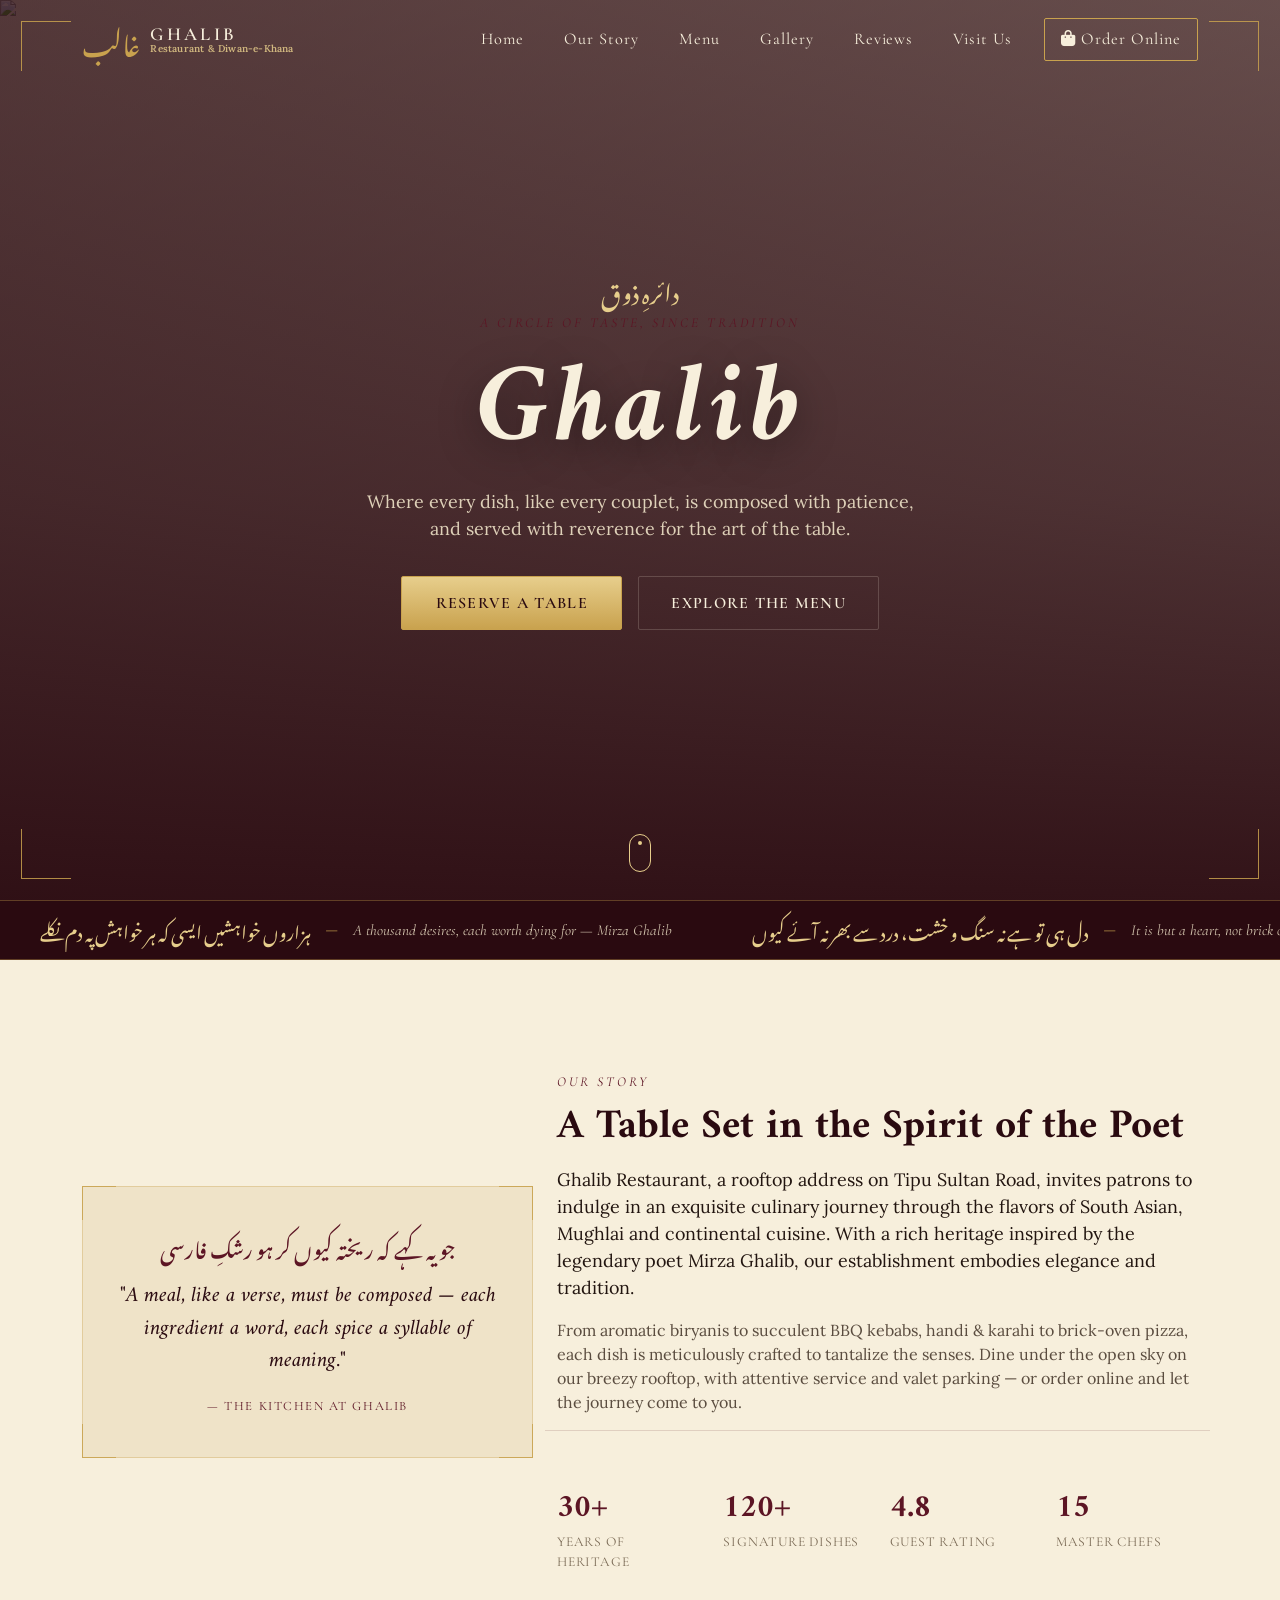
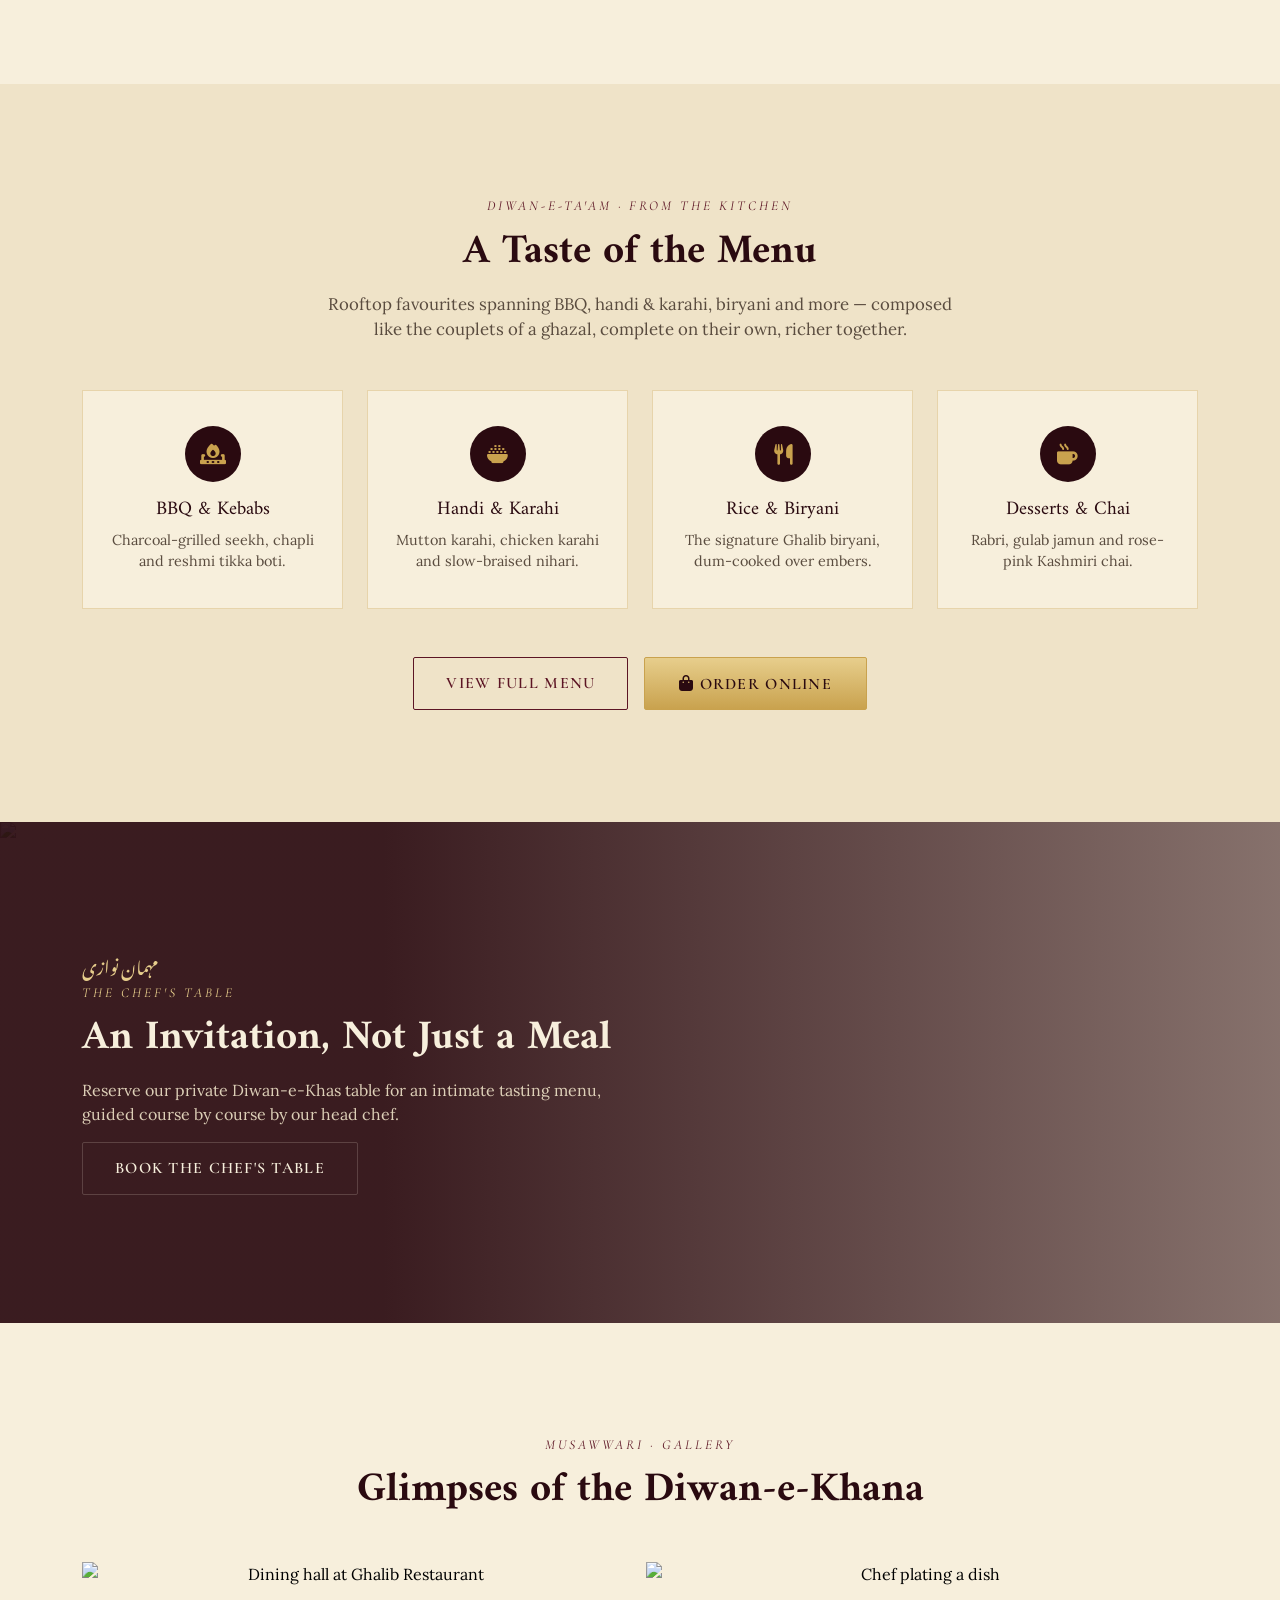
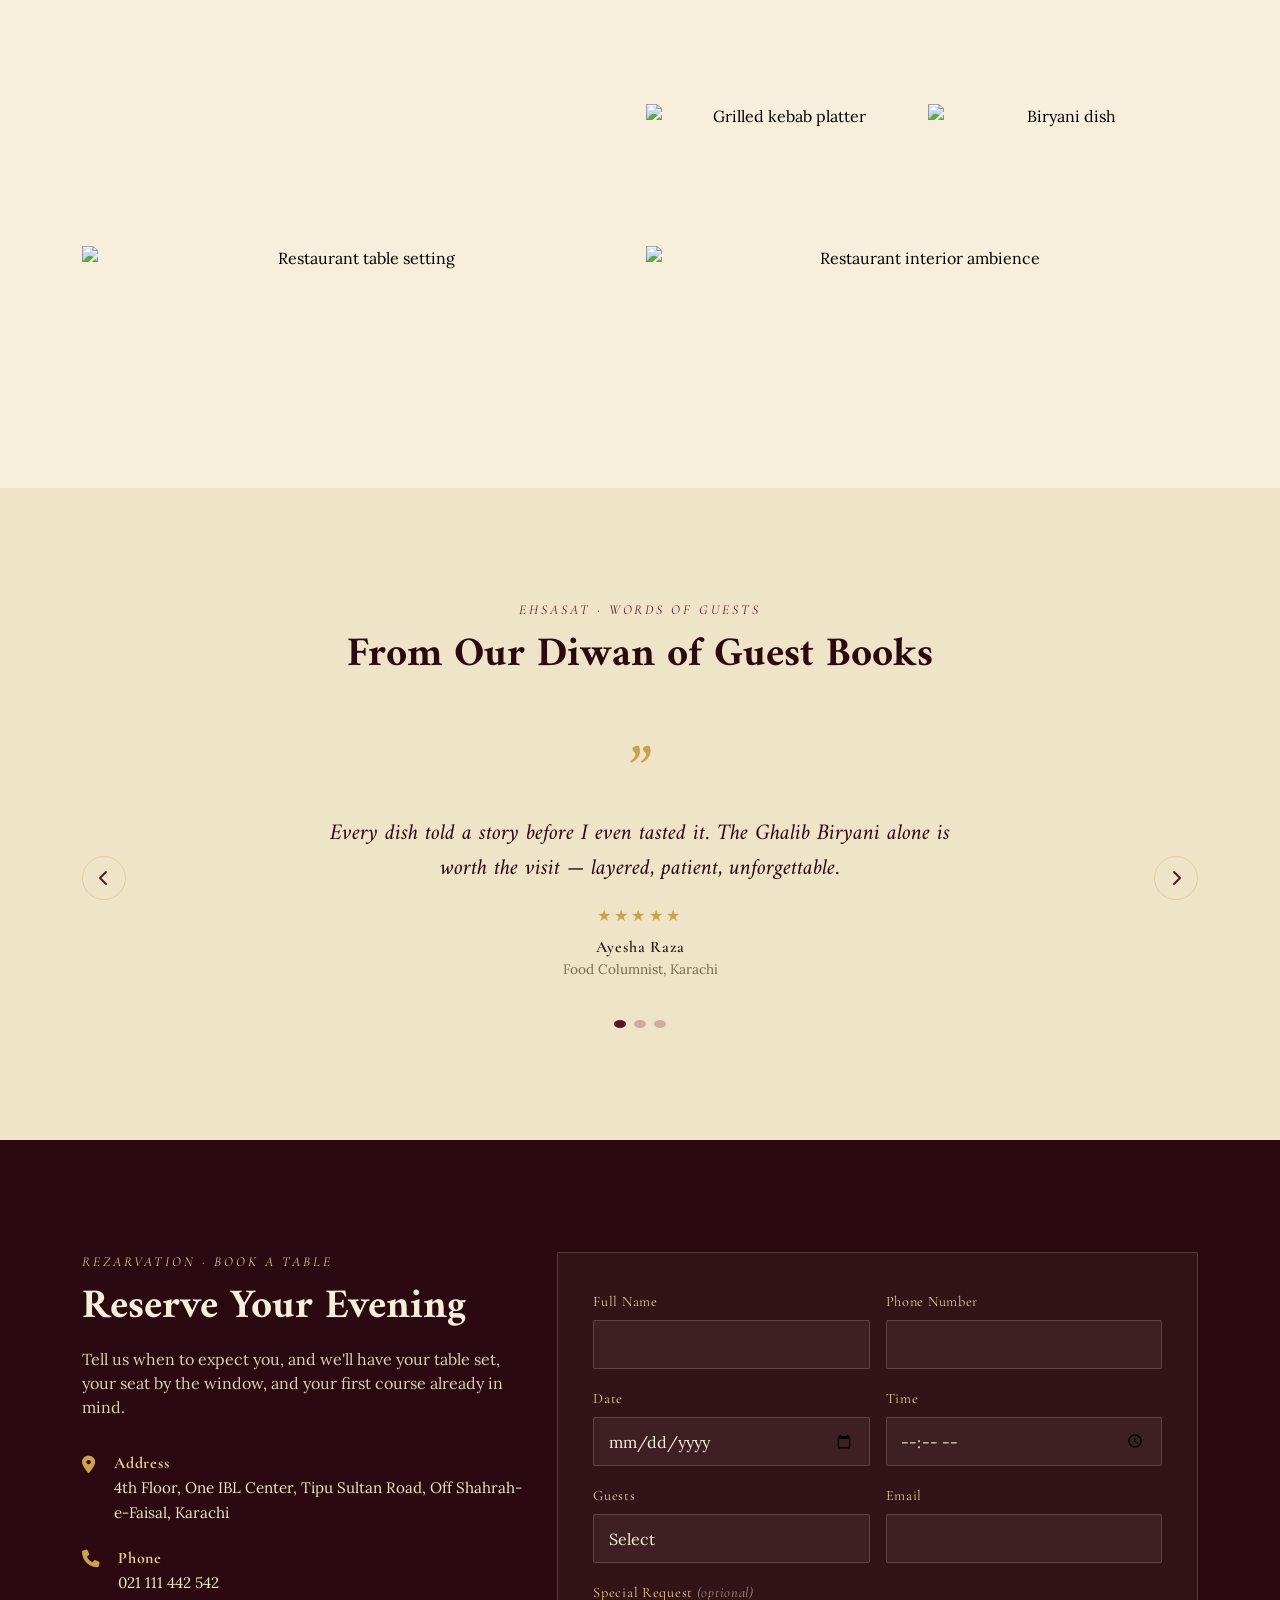
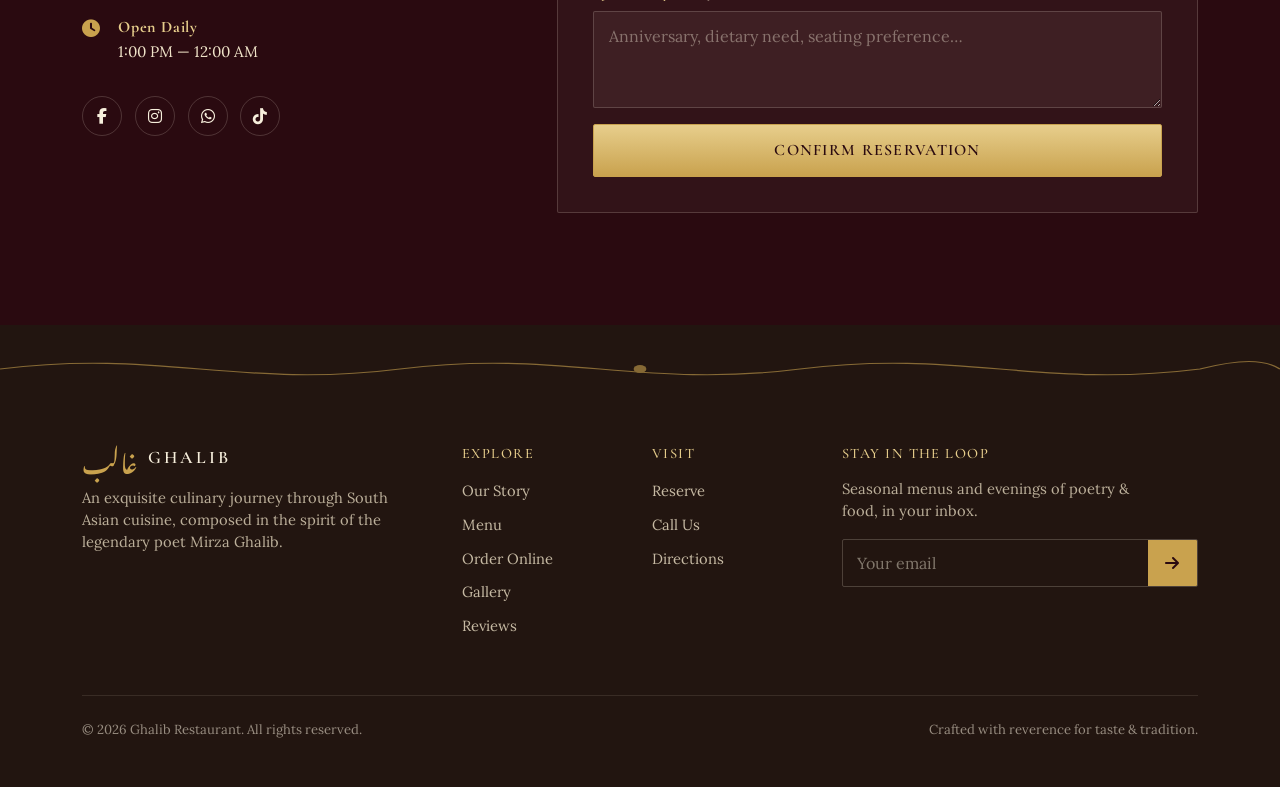
==== index.html @ 821cb974 "Initial commit" ====
<!DOCTYPE html>
<html lang="en">
<head>
<meta charset="UTF-8">
<meta name="viewport" content="width=device-width, initial-scale=1.0">
<title>Ghalib Restaurant — Fine South Asian Dining</title>
<meta name="description" content="Ghalib Restaurant — an exquisite culinary journey through South Asian cuisine, inspired by the legendary poet Mirza Ghalib.">

<!-- Favicon -->
<link rel="icon" href="data:image/svg+xml,<svg xmlns=%22http://www.w3.org/2000/svg%22 viewBox=%220 0 100 100%22><text y=%22.9em%22 font-size=%2290%22 fill=%22%23C9A24E%22>غ</text></svg>">

<!-- Google Fonts -->
<link rel="preconnect" href="https://fonts.googleapis.com">
<link rel="preconnect" href="https://fonts.gstatic.com" crossorigin>
<link href="https://fonts.googleapis.com/css2?family=Amiri:ital,wght@0,400;0,700;1,400&family=Lora:ital,wght@0,400;0,500;0,600;1,400&family=Cormorant+Garamond:ital,wght@0,500;0,600;1,500&family=Noto+Nastaliq+Urdu:wght@400;700&display=swap" rel="stylesheet">

<!-- Bootstrap 5 -->
<link href="https://cdn.jsdelivr.net/npm/bootstrap@5.3.3/dist/css/bootstrap.min.css" rel="stylesheet">
<!-- Font Awesome -->
<link rel="stylesheet" href="https://cdnjs.cloudflare.com/ajax/libs/font-awesome/6.5.2/css/all.min.css">

<!-- Custom Styles -->
<link rel="stylesheet" href="css/style.css">
</head>
<body>

<!-- ============ PRELOADER ============ -->
<div id="preloader">
  <div class="preloader-mark">غ</div>
</div>

<!-- ============ SCROLL PROGRESS ============ -->
<div class="scroll-progress"><div class="scroll-progress-bar" id="scrollBar"></div></div>

<!-- ============ NAVBAR ============ -->
<nav class="navbar navbar-expand-lg fixed-top" id="mainNav">
  <div class="container">
    <a class="navbar-brand" href="#home">
      <span class="brand-urdu">غالب</span>
      <span class="brand-en">GHALIB<small>Restaurant &amp; Diwan-e-Khana</small></span>
    </a>
    <button class="navbar-toggler" type="button" data-bs-toggle="collapse" data-bs-target="#navMenu" aria-controls="navMenu" aria-expanded="false" aria-label="Toggle navigation">
      <span class="toggler-line"></span>
      <span class="toggler-line"></span>
      <span class="toggler-line"></span>
    </button>
    <div class="collapse navbar-collapse justify-content-end" id="navMenu">
      <ul class="navbar-nav align-items-lg-center gap-lg-2">
        <li class="nav-item"><a class="nav-link" href="#home">Home</a></li>
        <li class="nav-item"><a class="nav-link" href="#about">Our Story</a></li>
        <li class="nav-item"><a class="nav-link" href="menu.html">Menu</a></li>
        <li class="nav-item"><a class="nav-link" href="#gallery">Gallery</a></li>
        <li class="nav-item"><a class="nav-link" href="#reviews">Reviews</a></li>
        <li class="nav-item"><a class="nav-link" href="#reserve">Visit Us</a></li>
        <li class="nav-item"><a class="nav-link btn-reserve-nav" href="order.html"><i class="fa-solid fa-bag-shopping"></i> Order Online</a></li>
      </ul>
    </div>
  </div>
</nav>

<!-- ============ HERO ============ -->
<header id="home" class="hero">
  <div class="hero-media">
    <img src="https://images.unsplash.com/photo-1600891964599-f61ba0e24092?q=80&w=1920&auto=format&fit=crop" alt="Elegant table setting at Ghalib Restaurant">
    <div class="hero-overlay"></div>
  </div>
  <div class="hero-frame" aria-hidden="true">
    <span class="corner tl"></span><span class="corner tr"></span>
    <span class="corner bl"></span><span class="corner br"></span>
  </div>
  <div class="container hero-content" data-reveal>
    <p class="hero-urdu">دائرہِ ذوق</p>
    <p class="eyebrow">A Circle of Taste, Since Tradition</p>
    <h1 class="hero-title">Ghalib</h1>
    <p class="hero-sub">Where every dish, like every couplet, is composed with patience, and served with reverence for the art of the table.</p>
    <div class="hero-actions">
      <a href="#reserve" class="btn btn-gold">Reserve a Table</a>
      <a href="#menu" class="btn btn-outline-ivory">Explore the Menu</a>
    </div>
  </div>
  <a href="#sher" class="scroll-cue" aria-label="Scroll down"><span></span></a>
</header>

<!-- ============ SHER / COUPLET TICKER ============ -->
<section id="sher" class="sher-band" data-reveal>
  <div class="sher-track">
    <span class="sher-item"><span class="urdu">ہزاروں خواہشیں ایسی کہ ہر خواہش پہ دم نکلے</span><span class="div">—</span><span class="tr">A thousand desires, each worth dying for — Mirza Ghalib</span></span>
    <span class="sher-item"><span class="urdu">دل ہی تو ہے نہ سنگ و خشت، درد سے بھر نہ آئے کیوں</span><span class="div">—</span><span class="tr">It is but a heart, not brick or stone — Mirza Ghalib</span></span>
    <span class="sher-item"><span class="urdu">عشق نے غالب نکما کر دیا</span><span class="div">—</span><span class="tr">Love has rendered Ghalib idle, otherwise... — Mirza Ghalib</span></span>
    <!-- duplicate for seamless loop -->
    <span class="sher-item" aria-hidden="true"><span class="urdu">ہزاروں خواہشیں ایسی کہ ہر خواہش پہ دم نکلے</span><span class="div">—</span><span class="tr">A thousand desires, each worth dying for — Mirza Ghalib</span></span>
    <span class="sher-item" aria-hidden="true"><span class="urdu">دل ہی تو ہے نہ سنگ و خشت، درد سے بھر نہ آئے کیوں</span><span class="div">—</span><span class="tr">It is but a heart, not brick or stone — Mirza Ghalib</span></span>
    <span class="sher-item" aria-hidden="true"><span class="urdu">عشق نے غالب نکما کر دیا</span><span class="div">—</span><span class="tr">Love has rendered Ghalib idle, otherwise... — Mirza Ghalib</span></span>
  </div>
</section>

<!-- ============ ABOUT ============ -->
<section id="about" class="about-section">
  <div class="container">
    <div class="row align-items-center gy-5">
      <div class="col-lg-5" data-reveal>
        <div class="manuscript-card">
          <span class="corner tl"></span><span class="corner tr"></span>
          <span class="corner bl"></span><span class="corner br"></span>
          <p class="ms-urdu">جو یہ کہے کہ ریختہ کیوں کر ہو رشکِ فارسی</p>
          <p class="ms-quote">"A meal, like a verse, must be composed —
          each ingredient a word, each spice a syllable of meaning."</p>
          <span class="ms-sign">— The Kitchen at Ghalib</span>
        </div>
      </div>
      <div class="col-lg-7" data-reveal>
        <p class="eyebrow">Our Story</p>
        <h2 class="section-title">A Table Set in the Spirit of the Poet</h2>
        <p class="lead-text">Ghalib Restaurant, a rooftop address on Tipu Sultan Road, invites patrons to indulge in an exquisite culinary journey through the flavors of South Asian, Mughlai and continental cuisine. With a rich heritage inspired by the legendary poet Mirza Ghalib, our establishment embodies elegance and tradition.</p>
        <p class="body-text">From aromatic biryanis to succulent BBQ kebabs, handi &amp; karahi to brick-oven pizza, each dish is meticulously crafted to tantalize the senses. Dine under the open sky on our breezy rooftop, with attentive service and valet parking — or order online and let the journey come to you.</p>
        <div class="row g-4 mt-3 stats-row">
          <div class="col-6 col-md-3">
            <span class="stat-num">30+</span>
            <span class="stat-label">Years of Heritage</span>
          </div>
          <div class="col-6 col-md-3">
            <span class="stat-num">120+</span>
            <span class="stat-label">Signature Dishes</span>
          </div>
          <div class="col-6 col-md-3">
            <span class="stat-num">4.8</span>
            <span class="stat-label">Guest Rating</span>
          </div>
          <div class="col-6 col-md-3">
            <span class="stat-num">15</span>
            <span class="stat-label">Master Chefs</span>
          </div>
        </div>
      </div>
    </div>
  </div>
</section>

<!-- ============ MENU TEASER ============ -->
<section id="menu" class="menu-teaser-section">
  <div class="container">
    <div class="text-center mb-5" data-reveal>
      <p class="eyebrow">Diwan-e-Ta'am · From the Kitchen</p>
      <h2 class="section-title">A Taste of the Menu</h2>
      <p class="section-sub mx-auto">Rooftop favourites spanning BBQ, handi &amp; karahi, biryani and more — composed like the couplets of a ghazal, complete on their own, richer together.</p>
    </div>

    <div class="row g-4 mb-5">
      <div class="col-md-6 col-lg-3" data-reveal>
        <div class="teaser-card">
          <span class="teaser-icon"><i class="fa-solid fa-fire-burner"></i></span>
          <h3>BBQ &amp; Kebabs</h3>
          <p>Charcoal-grilled seekh, chapli and reshmi tikka boti.</p>
        </div>
      </div>
      <div class="col-md-6 col-lg-3" data-reveal>
        <div class="teaser-card">
          <span class="teaser-icon"><i class="fa-solid fa-bowl-rice"></i></span>
          <h3>Handi &amp; Karahi</h3>
          <p>Mutton karahi, chicken karahi and slow-braised nihari.</p>
        </div>
      </div>
      <div class="col-md-6 col-lg-3" data-reveal>
        <div class="teaser-card">
          <span class="teaser-icon"><i class="fa-solid fa-utensils"></i></span>
          <h3>Rice &amp; Biryani</h3>
          <p>The signature Ghalib biryani, dum-cooked over embers.</p>
        </div>
      </div>
      <div class="col-md-6 col-lg-3" data-reveal>
        <div class="teaser-card">
          <span class="teaser-icon"><i class="fa-solid fa-mug-hot"></i></span>
          <h3>Desserts &amp; Chai</h3>
          <p>Rabri, gulab jamun and rose-pink Kashmiri chai.</p>
        </div>
      </div>
    </div>

    <div class="text-center menu-teaser-actions" data-reveal>
      <a href="menu.html" class="btn btn-outline-maroon">View Full Menu</a>
      <a href="order.html" class="btn btn-gold"><i class="fa-solid fa-bag-shopping"></i> Order Online</a>
    </div>
  </div>
</section>

<!-- ============ FEATURE BANNER ============ -->
<section class="feature-banner" data-reveal>
  <div class="feature-media">
    <img src="https://images.unsplash.com/photo-1585937421612-70a008356fbe?q=80&w=1920&auto=format&fit=crop" alt="Chef preparing a signature dish at Ghalib Restaurant">
  </div>
  <div class="feature-overlay"></div>
  <div class="container">
    <div class="feature-content">
      <p class="hero-urdu small">مہمان نوازی</p>
      <p class="eyebrow light">The Chef's Table</p>
      <h2 class="section-title light">An Invitation, Not Just a Meal</h2>
      <p class="light-text">Reserve our private Diwan-e-Khas table for an intimate tasting menu, guided course by course by our head chef.</p>
      <a href="#reserve" class="btn btn-outline-ivory">Book the Chef's Table</a>
    </div>
  </div>
</section>

<!-- ============ GALLERY ============ -->
<section id="gallery" class="gallery-section">
  <div class="container">
    <div class="text-center mb-5" data-reveal>
      <p class="eyebrow">Musawwari · Gallery</p>
      <h2 class="section-title">Glimpses of the Diwan-e-Khana</h2>
    </div>
    <div class="gallery-grid" data-reveal>
      <button class="gallery-item g1" data-full="https://images.unsplash.com/photo-1600891964599-f61ba0e24092?q=80&w=1600&auto=format&fit=crop" data-caption="Our main dining hall at dusk">
        <img src="https://images.unsplash.com/photo-1600891964599-f61ba0e24092?q=80&w=800&auto=format&fit=crop" alt="Dining hall at Ghalib Restaurant">
      </button>
      <button class="gallery-item g2" data-full="https://images.unsplash.com/photo-1585937421612-70a008356fbe?q=80&w=1600&auto=format&fit=crop" data-caption="Our chef finishing a signature dish">
        <img src="https://images.unsplash.com/photo-1585937421612-70a008356fbe?q=80&w=800&auto=format&fit=crop" alt="Chef plating a dish">
      </button>
      <button class="gallery-item g3" data-full="https://images.unsplash.com/photo-1631515243349-e0cb75fb8d3a?q=80&w=1600&auto=format&fit=crop" data-caption="A platter of freshly grilled kebabs">
        <img src="https://images.unsplash.com/photo-1631515243349-e0cb75fb8d3a?q=80&w=800&auto=format&fit=crop" alt="Grilled kebab platter">
      </button>
      <button class="gallery-item g4" data-full="https://images.unsplash.com/photo-1596797038530-2c107229654b?q=80&w=1600&auto=format&fit=crop" data-caption="Our signature Ghalib biryani">
        <img src="https://images.unsplash.com/photo-1596797038530-2c107229654b?q=80&w=800&auto=format&fit=crop" alt="Biryani dish">
      </button>
      <button class="gallery-item g5" data-full="https://images.unsplash.com/photo-1414235077428-338989a2e8c0?q=80&w=1600&auto=format&fit=crop" data-caption="A quiet corner, set for two">
        <img src="https://images.unsplash.com/photo-1414235077428-338989a2e8c0?q=80&w=800&auto=format&fit=crop" alt="Restaurant table setting">
      </button>
      <button class="gallery-item g6" data-full="https://images.unsplash.com/photo-1576402187878-974f70c890a5?q=80&w=1600&auto=format&fit=crop" data-caption="Warm evening ambience">
        <img src="https://images.unsplash.com/photo-1576402187878-974f70c890a5?q=80&w=800&auto=format&fit=crop" alt="Restaurant interior ambience">
      </button>
    </div>
  </div>
</section>

<!-- ============ TESTIMONIALS ============ -->
<section id="reviews" class="reviews-section">
  <div class="container">
    <div class="text-center mb-5" data-reveal>
      <p class="eyebrow">Ehsasat · Words of Guests</p>
      <h2 class="section-title">From Our Diwan of Guest Books</h2>
    </div>
    <div id="reviewCarousel" class="carousel slide" data-bs-ride="carousel" data-reveal>
      <div class="carousel-inner">
        <div class="carousel-item active">
          <div class="review-card mx-auto">
            <span class="quote-mark">”</span>
            <p class="review-text">Every dish told a story before I even tasted it. The Ghalib Biryani alone is worth the visit — layered, patient, unforgettable.</p>
            <div class="review-stars">★★★★★</div>
            <p class="review-name">Ayesha Raza</p>
            <p class="review-role">Food Columnist, Karachi</p>
          </div>
        </div>
        <div class="carousel-item">
          <div class="review-card mx-auto">
            <span class="quote-mark">”</span>
            <p class="review-text">The ambience feels like stepping into a page of old Delhi poetry. Service is warm, precise, and never hurried.</p>
            <div class="review-stars">★★★★★</div>
            <p class="review-name">Bilal Ahmed</p>
            <p class="review-role">Regular Guest</p>
          </div>
        </div>
        <div class="carousel-item">
          <div class="review-card mx-auto">
            <span class="quote-mark">”</span>
            <p class="review-text">We booked the Chef's Table for an anniversary — course after course, each one a small revelation. Truly premium.</p>
            <div class="review-stars">★★★★★</div>
            <p class="review-name">Sana &amp; Omar</p>
            <p class="review-role">Guests</p>
          </div>
        </div>
      </div>
      <button class="carousel-control-prev" type="button" data-bs-target="#reviewCarousel" data-bs-slide="prev">
        <span class="custom-arrow"><i class="fa-solid fa-chevron-left"></i></span>
      </button>
      <button class="carousel-control-next" type="button" data-bs-target="#reviewCarousel" data-bs-slide="next">
        <span class="custom-arrow"><i class="fa-solid fa-chevron-right"></i></span>
      </button>
      <div class="carousel-indicators-custom">
        <button data-bs-target="#reviewCarousel" data-bs-slide-to="0" class="active"></button>
        <button data-bs-target="#reviewCarousel" data-bs-slide-to="1"></button>
        <button data-bs-target="#reviewCarousel" data-bs-slide-to="2"></button>
      </div>
    </div>
  </div>
</section>

<!-- ============ RESERVATION ============ -->
<section id="reserve" class="reserve-section">
  <div class="container">
    <div class="row gy-5">
      <div class="col-lg-5" data-reveal>
        <p class="eyebrow light">Rezarvation · Book a Table</p>
        <h2 class="section-title light">Reserve Your Evening</h2>
        <p class="light-text">Tell us when to expect you, and we'll have your table set, your seat by the window, and your first course already in mind.</p>

        <div class="info-list">
          <div class="info-item">
            <i class="fa-solid fa-location-dot"></i>
            <div><strong>Address</strong><span>4th Floor, One IBL Center, Tipu Sultan Road, Off Shahrah-e-Faisal, Karachi</span></div>
          </div>
          <div class="info-item">
            <i class="fa-solid fa-phone"></i>
            <div><strong>Phone</strong><span>021 111 442 542</span></div>
          </div>
          <div class="info-item">
            <i class="fa-solid fa-clock"></i>
            <div><strong>Open Daily</strong><span>1:00 PM — 12:00 AM</span></div>
          </div>
        </div>

        <div class="social-row">
          <a href="#" aria-label="Facebook"><i class="fa-brands fa-facebook-f"></i></a>
          <a href="#" aria-label="Instagram"><i class="fa-brands fa-instagram"></i></a>
          <a href="#" aria-label="WhatsApp"><i class="fa-brands fa-whatsapp"></i></a>
          <a href="#" aria-label="TikTok"><i class="fa-brands fa-tiktok"></i></a>
        </div>
      </div>

      <div class="col-lg-7" data-reveal>
        <form class="reserve-form needs-validation" id="reserveForm" novalidate>
          <div class="row g-3">
            <div class="col-md-6">
              <label class="form-label" for="fName">Full Name</label>
              <input type="text" class="form-control" id="fName" required>
              <div class="invalid-feedback">Please tell us your name.</div>
            </div>
            <div class="col-md-6">
              <label class="form-label" for="fPhone">Phone Number</label>
              <input type="tel" class="form-control" id="fPhone" required>
              <div class="invalid-feedback">Please enter a valid phone number.</div>
            </div>
            <div class="col-md-6">
              <label class="form-label" for="fDate">Date</label>
              <input type="date" class="form-control" id="fDate" required>
              <div class="invalid-feedback">Please choose a date.</div>
            </div>
            <div class="col-md-6">
              <label class="form-label" for="fTime">Time</label>
              <input type="time" class="form-control" id="fTime" required>
              <div class="invalid-feedback">Please choose a time.</div>
            </div>
            <div class="col-md-6">
              <label class="form-label" for="fGuests">Guests</label>
              <select class="form-select" id="fGuests" required>
                <option value="" selected disabled>Select</option>
                <option>1 – 2 Guests</option>
                <option>3 – 4 Guests</option>
                <option>5 – 8 Guests</option>
                <option>Private Dining (9+)</option>
              </select>
              <div class="invalid-feedback">Please select a party size.</div>
            </div>
            <div class="col-md-6">
              <label class="form-label" for="fEmail">Email</label>
              <input type="email" class="form-control" id="fEmail" required>
              <div class="invalid-feedback">Please enter a valid email.</div>
            </div>
            <div class="col-12">
              <label class="form-label" for="fNote">Special Request <span class="opt">(optional)</span></label>
              <textarea class="form-control" id="fNote" rows="3" placeholder="Anniversary, dietary need, seating preference…"></textarea>
            </div>
            <div class="col-12">
              <button type="submit" class="btn btn-gold w-100 w-md-auto">Confirm Reservation</button>
            </div>
          </div>
        </form>
        <div id="formSuccess" class="form-success d-none">
          <i class="fa-solid fa-feather"></i>
          <p>Your table is noted, <span id="successName">friend</span>. A confirmation call will follow shortly.</p>
        </div>
      </div>
    </div>
  </div>
</section>

<!-- ============ FOOTER ============ -->
<footer class="site-footer">
  <div class="footer-ornament" aria-hidden="true">
    <svg viewBox="0 0 800 40" preserveAspectRatio="none"><path d="M0,20 C100,0 150,40 250,20 C350,0 400,40 500,20 C600,0 650,40 750,20 C775,10 790,10 800,20" stroke="currentColor" stroke-width="1.2" fill="none"/><circle cx="400" cy="20" r="4" fill="currentColor"/></svg>
  </div>
  <div class="container">
    <div class="row gy-4">
      <div class="col-lg-4">
        <a class="footer-brand" href="#home">
          <span class="brand-urdu">غالب</span>
          <span class="brand-en">GHALIB</span>
        </a>
        <p class="footer-text">An exquisite culinary journey through South Asian cuisine, composed in the spirit of the legendary poet Mirza Ghalib.</p>
      </div>
      <div class="col-6 col-lg-2">
        <h4>Explore</h4>
        <ul class="footer-links">
          <li><a href="#about">Our Story</a></li>
          <li><a href="menu.html">Menu</a></li>
          <li><a href="order.html">Order Online</a></li>
          <li><a href="#gallery">Gallery</a></li>
          <li><a href="#reviews">Reviews</a></li>
        </ul>
      </div>
      <div class="col-6 col-lg-2">
        <h4>Visit</h4>
        <ul class="footer-links">
          <li><a href="#reserve">Reserve</a></li>
          <li><a href="tel:02111144254">Call Us</a></li>
          <li><a href="#reserve">Directions</a></li>
        </ul>
      </div>
      <div class="col-lg-4">
        <h4>Stay in the Loop</h4>
        <p class="footer-text">Seasonal menus and evenings of poetry &amp; food, in your inbox.</p>
        <form class="newsletter-form" onsubmit="return false;">
          <input type="email" placeholder="Your email" required>
          <button type="submit" aria-label="Subscribe"><i class="fa-solid fa-arrow-right"></i></button>
        </form>
      </div>
    </div>
    <div class="footer-bottom">
      <p>© <span id="year"></span> Ghalib Restaurant. All rights reserved.</p>
      <p>Crafted with reverence for taste &amp; tradition.</p>
    </div>
  </div>
</footer>

<!-- Back to top -->
<button id="backToTop" aria-label="Back to top"><i class="fa-solid fa-chevron-up"></i></button>

<!-- Lightbox Modal -->
<div class="lightbox" id="lightbox">
  <button class="lightbox-close" id="lightboxClose" aria-label="Close"><i class="fa-solid fa-xmark"></i></button>
  <img id="lightboxImg" src="" alt="">
  <p id="lightboxCaption"></p>
</div>

<!-- Bootstrap JS -->
<script src="https://cdn.jsdelivr.net/npm/bootstrap@5.3.3/dist/js/bootstrap.bundle.min.js"></script>
<script src="js/script.js"></script>
</body>
</html>
---- css/style.css ----
/* ==========================================================
   GHALIB RESTAURANT — DESIGN TOKENS
   ========================================================== */
:root{
  --maroon:        #5C1524;
  --maroon-dark:    #3A0E17;
  --maroon-darker:  #2A0A10;
  --ink:            #221510;
  --gold:           #C9A24E;
  --gold-light:     #E7CE8C;
  --gold-soft:      rgba(201,162,78,0.35);
  --ivory:          #F7EFDC;
  --ivory-2:        #EFE3C8;
  --ivory-line:     rgba(247,239,220,0.18);

  --font-display: 'Amiri', 'Georgia', serif;
  --font-body: 'Lora', Georgia, serif;
  --font-label: 'Cormorant Garamond', serif;
  --font-urdu: 'Noto Nastaliq Urdu', serif;

  --radius: 2px;
  --transition: 0.4s cubic-bezier(.25,.8,.25,1);
}

*{box-sizing:border-box;}
html{scroll-behavior:smooth;}
body{
  font-family:var(--font-body);
  color:var(--ink);
  background:var(--ivory);
  overflow-x:hidden;
  -webkit-font-smoothing:antialiased;
}
::selection{background:var(--gold-light); color:var(--maroon-darker);}

a{text-decoration:none; color:inherit;}
img{max-width:100%; display:block;}
:focus-visible{outline:2px solid var(--gold); outline-offset:3px;}

@media (prefers-reduced-motion: reduce){
  *{animation-duration:0.01ms !important; animation-iteration-count:1 !important; transition-duration:0.01ms !important; scroll-behavior:auto !important;}
}

/* ==========================================================
   SHARED TYPE / UTILITIES
   ========================================================== */
.eyebrow{
  font-family:var(--font-label);
  font-style:italic;
  letter-spacing:.22em;
  text-transform:uppercase;
  color:var(--maroon);
  font-size:.85rem;
  margin-bottom:.75rem;
}
.eyebrow.light{color:var(--gold-light);}

.section-title{
  font-family:var(--font-display);
  font-weight:700;
  font-size:clamp(1.9rem, 3.2vw, 2.9rem);
  color:var(--maroon-darker);
  margin-bottom:1rem;
  line-height:1.15;
}
.section-title.light{color:var(--ivory);}

.section-sub{
  max-width:640px;
  color:#5a4c3f;
  font-size:1.05rem;
}

.lead-text{font-size:1.12rem; color:var(--ink); margin-bottom:1rem;}
.body-text{color:#5a4c3f;}
.light-text{color:var(--ivory-2); opacity:.9;}

/* buttons */
.btn-gold{
  background:linear-gradient(180deg, var(--gold-light), var(--gold));
  color:var(--maroon-darker) !important;
  font-family:var(--font-label);
  letter-spacing:.08em;
  text-transform:uppercase;
  font-weight:600;
  padding:.85rem 2.1rem;
  border:1px solid var(--gold);
  border-radius:var(--radius);
  transition:var(--transition);
  display:inline-block;
}
.btn-gold:hover{transform:translateY(-2px); box-shadow:0 12px 24px -10px rgba(201,162,78,.6);}

.btn-outline-ivory{
  border:1px solid var(--ivory-line);
  color:var(--ivory) !important;
  font-family:var(--font-label);
  letter-spacing:.08em;
  text-transform:uppercase;
  font-weight:600;
  padding:.82rem 2rem;
  border-radius:var(--radius);
  transition:var(--transition);
  display:inline-block;
}
.btn-outline-ivory:hover{background:rgba(247,239,220,.08); border-color:var(--gold-light);}

/* scroll reveal */
[data-reveal]{opacity:0; transform:translateY(28px); transition:opacity .8s ease, transform .8s ease;}
[data-reveal].is-visible{opacity:1; transform:none;}

/* corner ornaments (manuscript frame) */
.corner{position:absolute; width:34px; height:34px; border:1.5px solid var(--gold); opacity:.85;}
.corner.tl{top:-1px; left:-1px; border-right:none; border-bottom:none;}
.corner.tr{top:-1px; right:-1px; border-left:none; border-bottom:none;}
.corner.bl{bottom:-1px; left:-1px; border-right:none; border-top:none;}
.corner.br{bottom:-1px; right:-1px; border-left:none; border-top:none;}

/* ==========================================================
   PRELOADER
   ========================================================== */
#preloader{
  position:fixed; inset:0; z-index:9999;
  background:var(--maroon-darker);
  display:flex; align-items:center; justify-content:center;
  transition:opacity .6s ease, visibility .6s ease;
}
#preloader.loaded{opacity:0; visibility:hidden;}
.preloader-mark{
  font-family:var(--font-urdu);
  font-size:3.5rem; color:var(--gold);
  animation:pulseMark 1.4s ease-in-out infinite;
}
@keyframes pulseMark{0%,100%{opacity:.35; transform:scale(.92);} 50%{opacity:1; transform:scale(1);}}

/* scroll progress bar */
.scroll-progress{position:fixed; top:0; left:0; width:100%; height:3px; z-index:1051; background:transparent;}
.scroll-progress-bar{height:100%; width:0%; background:linear-gradient(90deg, var(--gold), var(--gold-light)); transition:width .1s linear;}

/* ==========================================================
   NAVBAR
   ========================================================== */
#mainNav{
  padding:1.15rem 0;
  background:transparent;
  transition:var(--transition);
  z-index:1040;
}
#mainNav.scrolled{
  padding:.65rem 0;
  background:rgba(42,10,16,0.92);
  backdrop-filter:blur(10px);
  box-shadow:0 8px 24px -14px rgba(0,0,0,.5);
}
.navbar-brand{display:flex; align-items:center; gap:.65rem;}
.brand-urdu{font-family:var(--font-urdu); color:var(--gold); font-size:1.7rem; line-height:1;}
.brand-en{display:flex; flex-direction:column; line-height:1.05; font-family:var(--font-label); color:var(--ivory); letter-spacing:.18em; font-weight:600; font-size:1.15rem;}
.brand-en small{font-family:var(--font-body); letter-spacing:.02em; text-transform:none; font-size:.62rem; color:var(--gold-light); opacity:.85;}

.navbar-nav .nav-link{
  color:var(--ivory) !important;
  font-family:var(--font-label);
  letter-spacing:.06em;
  font-size:1.02rem;
  padding:.5rem 1rem !important;
  position:relative;
}
.navbar-nav .nav-link::after{
  content:''; position:absolute; left:1rem; right:1rem; bottom:.15rem; height:1px;
  background:var(--gold); transform:scaleX(0); transform-origin:left; transition:transform .35s ease;
}
.navbar-nav .nav-link:hover::after{transform:scaleX(1);}
.btn-reserve-nav{
  border:1px solid var(--gold) !important;
  border-radius:var(--radius);
  padding:.5rem 1.3rem !important;
  margin-left:.5rem;
}
.btn-reserve-nav::after{display:none;}
.btn-reserve-nav:hover{background:var(--gold); color:var(--maroon-darker) !important;}

.cart-btn{
  background:transparent; border:1px solid var(--gold-soft); border-radius:var(--radius);
  padding:.5rem 1.1rem !important; display:flex; align-items:center; gap:.5rem; position:relative;
  color:var(--ivory) !important; font-family:var(--font-label); letter-spacing:.06em; cursor:pointer;
}
.cart-btn::after{display:none;}
.cart-btn:hover{border-color:var(--gold); background:rgba(201,162,78,.08);}
.cart-badge{
  background:var(--gold); color:var(--maroon-darker); font-size:.72rem; font-weight:700;
  min-width:19px; height:19px; border-radius:50%; display:flex; align-items:center; justify-content:center;
  padding:0 4px; font-family:var(--font-body);
}

/* Cart Offcanvas */
.cart-drawer{background:var(--maroon-darker); color:var(--ivory); width:min(420px, 92vw); border-left:1px solid var(--gold-soft);}
.cart-drawer .offcanvas-header{border-bottom:1px solid var(--ivory-line);}
.cart-drawer .offcanvas-title{font-family:var(--font-display); display:flex; align-items:center; gap:.5rem;}
.cart-empty{text-align:center; margin:auto; padding:2rem 1rem; color:var(--ivory-2); opacity:.85;}
.cart-empty i{font-size:2rem; color:var(--gold); margin-bottom:1rem; display:block;}
.cart-items{flex:1; overflow-y:auto; padding-top:1rem;}
.cart-item{display:flex; gap:.9rem; align-items:center; padding:.9rem 0; border-bottom:1px solid var(--ivory-line);}
.cart-item-info{flex:1;}
.cart-item-info h6{font-family:var(--font-display); margin:0 0 .2rem; color:var(--ivory); font-size:1.05rem;}
.cart-item-info span{color:var(--gold-light); font-size:.88rem;}
.cart-qty{display:flex; align-items:center; gap:.5rem;}
.cart-qty button{
  width:26px; height:26px; border-radius:50%; border:1px solid var(--ivory-line); background:transparent;
  color:var(--ivory); display:flex; align-items:center; justify-content:center; font-size:.85rem;
}
.cart-qty button:hover{border-color:var(--gold); color:var(--gold);}
.cart-remove{background:none; border:none; color:rgba(247,239,220,.5); font-size:.95rem; margin-left:.6rem;}
.cart-remove:hover{color:#d9736a;}
.cart-footer{border-top:1px solid var(--ivory-line); padding-top:1rem; margin-top:.5rem;}
.cart-line{display:flex; justify-content:space-between; font-size:.95rem; color:var(--ivory-2); margin-bottom:.5rem;}
.cart-line.total{font-family:var(--font-display); font-size:1.2rem; color:var(--gold-light); border-top:1px solid var(--ivory-line); padding-top:.6rem;}

/* Add to cart dish button */
.btn-add-cart{
  margin-top:.7rem; background:transparent; border:1px solid var(--maroon); color:var(--maroon);
  font-family:var(--font-label); letter-spacing:.05em; text-transform:uppercase; font-size:.82rem;
  padding:.4rem 1rem; border-radius:var(--radius); transition:var(--transition);
}
.btn-add-cart:hover{background:var(--maroon); color:var(--ivory);}
.btn-add-cart.added{background:var(--gold); border-color:var(--gold); color:var(--maroon-darker);}

/* Checkout modal */
.checkout-modal .modal-content{background:var(--maroon-darker); color:var(--ivory); border:1px solid var(--gold-soft);}
.checkout-modal .modal-header{border-bottom:1px solid var(--ivory-line);}
.checkout-modal .modal-title{font-family:var(--font-display);}
.checkout-modal .form-label{font-family:var(--font-label); color:var(--gold-light); font-size:.9rem;}
.checkout-modal .form-control{background:rgba(247,239,220,.06); border:1px solid var(--ivory-line); color:var(--ivory);}
.checkout-modal .form-control:focus{background:rgba(247,239,220,.09); border-color:var(--gold); box-shadow:0 0 0 .2rem rgba(201,162,78,.18); color:var(--ivory);}
.payment-options{display:flex; gap:1rem; flex-wrap:wrap;}
.pay-opt{display:flex; align-items:center; gap:.5rem; border:1px solid var(--ivory-line); padding:.55rem 1rem; border-radius:var(--radius); cursor:pointer; font-size:.92rem;}
.pay-opt input{accent-color:var(--gold);}
.checkout-success{text-align:center; padding:1.5rem 0;}
.checkout-success i{font-size:2.6rem; color:var(--gold); margin-bottom:.8rem;}
.checkout-success h4{font-family:var(--font-display); color:var(--ivory);}
.checkout-success p{color:var(--ivory-2); margin-bottom:1.2rem;}

.btn-outline-maroon{
  border:1px solid var(--maroon); color:var(--maroon) !important;
  font-family:var(--font-label); letter-spacing:.08em; text-transform:uppercase; font-weight:600;
  padding:.82rem 2rem; border-radius:var(--radius); transition:var(--transition); display:inline-block;
}
.btn-outline-maroon:hover{background:var(--maroon); color:var(--ivory) !important;}

/* ==========================================================
   MENU TEASER (home page)
   ========================================================== */
.menu-teaser-section{padding:7rem 0; background:var(--ivory-2);}
.teaser-card{
  background:var(--ivory); border:1px solid var(--gold-soft); padding:2.2rem 1.6rem; text-align:center;
  height:100%; transition:var(--transition);
}
.teaser-card:hover{transform:translateY(-6px); box-shadow:0 20px 34px -22px rgba(42,10,16,.35); border-color:var(--gold);}
.teaser-icon{
  width:56px; height:56px; border-radius:50%; background:var(--maroon-darker); color:var(--gold);
  display:flex; align-items:center; justify-content:center; font-size:1.3rem; margin:0 auto 1rem;
}
.teaser-card h3{font-family:var(--font-display); font-size:1.2rem; color:var(--maroon-darker); margin-bottom:.5rem;}
.teaser-card p{color:#5a4c3f; font-size:.9rem; margin:0;}
.menu-teaser-actions{display:flex; gap:1rem; justify-content:center; flex-wrap:wrap;}

/* ==========================================================
   INTERIOR PAGE HEADER (menu.html / order.html)
   ========================================================== */
.page-header{
  position:relative; padding:9.5rem 0 4.5rem; text-align:center; overflow:hidden; color:var(--ivory);
}
.page-header-media{position:absolute; inset:0; z-index:0;}
.page-header-media img{width:100%; height:100%; object-fit:cover;}
.page-header-overlay{position:absolute; inset:0; background:linear-gradient(180deg, rgba(42,10,16,.82), rgba(42,10,16,.94));}
.page-header .container{position:relative; z-index:1;}
.page-header h1{font-family:var(--font-display); font-style:italic; font-weight:700; font-size:clamp(2.3rem, 5vw, 3.6rem); margin-bottom:.6rem;}
.page-header p{color:var(--ivory-2); max-width:560px; margin:0 auto; opacity:.9;}
.page-breadcrumb{font-family:var(--font-label); letter-spacing:.1em; text-transform:uppercase; font-size:.82rem; color:var(--gold-light); margin-bottom:.8rem;}
.page-breadcrumb a{color:var(--gold-light); opacity:.75;}
.page-breadcrumb a:hover{opacity:1;}

/* Menu page: static display rows (no add-to-cart) */
.menu-page-section{padding:5.5rem 0; background:var(--ivory);}
.menu-cta-banner{
  background:var(--maroon-darker); color:var(--ivory); padding:3.5rem 2rem; text-align:center; margin-top:3rem;
}
.menu-cta-banner h3{font-family:var(--font-display); font-style:italic; font-size:1.7rem; margin-bottom:.6rem;}
.menu-cta-banner p{color:var(--ivory-2); margin-bottom:1.4rem;}

.navbar-toggler{border:none; padding:0; display:flex; flex-direction:column; gap:5px; background:transparent;}
.navbar-toggler:focus{box-shadow:none;}
.toggler-line{width:26px; height:2px; background:var(--gold);}

@media (max-width: 991.98px){
  .navbar-collapse{background:var(--maroon-darker); margin-top:1rem; padding:1.2rem; border:1px solid var(--ivory-line);}
}

/* ==========================================================
   HERO
   ========================================================== */
.hero{position:relative; min-height:100svh; display:flex; align-items:center; overflow:hidden; color:var(--ivory);}
.hero-media{position:absolute; inset:0; z-index:0;}
.hero-media img{width:100%; height:100%; object-fit:cover;}
.hero-overlay{
  position:absolute; inset:0;
  background:
    linear-gradient(180deg, rgba(42,10,16,.55) 0%, rgba(42,10,16,.72) 55%, rgba(42,10,16,.94) 100%),
    linear-gradient(90deg, rgba(42,10,16,.55), rgba(42,10,16,.35));
}
.hero-frame{position:absolute; inset:22px; z-index:1; pointer-events:none;}
.hero-frame .corner{width:50px; height:50px;}

.hero-content{position:relative; z-index:2; text-align:center; max-width:760px; margin:0 auto;}
.hero-urdu{font-family:var(--font-urdu); color:var(--gold-light); font-size:1.5rem; margin-bottom:.4rem;}
.hero-title{
  font-family:var(--font-display); font-weight:700; font-style:italic;
  font-size:clamp(3.2rem, 9vw, 7rem); letter-spacing:.05em; color:var(--ivory);
  margin:0 0 .6rem; text-shadow:0 10px 40px rgba(0,0,0,.4);
}
.hero-sub{font-size:1.12rem; color:var(--ivory-2); max-width:560px; margin:0 auto 2.1rem; opacity:.9;}
.hero-actions{display:flex; gap:1rem; justify-content:center; flex-wrap:wrap;}

.scroll-cue{
  position:absolute; bottom:28px; left:50%; transform:translateX(-50%);
  width:22px; height:38px; border:1.5px solid var(--gold-light); border-radius:12px; z-index:2;
}
.scroll-cue span{
  position:absolute; top:6px; left:50%; width:4px; height:4px; margin-left:-2px; border-radius:50%;
  background:var(--gold-light); animation:cueDown 1.6s ease-in-out infinite;
}
@keyframes cueDown{0%{opacity:1; top:6px;} 80%{opacity:0; top:22px;} 100%{opacity:0; top:6px;}}

/* ==========================================================
   SHER TICKER
   ========================================================== */
.sher-band{
  background:var(--maroon-darker);
  border-top:1px solid var(--gold-soft);
  border-bottom:1px solid var(--gold-soft);
  overflow:hidden;
  padding:.95rem 0;
}
.sher-track{display:flex; width:max-content; animation:tickerScroll 42s linear infinite;}
.sher-band:hover .sher-track{animation-play-state:paused;}
.sher-item{display:flex; align-items:center; gap:.9rem; white-space:nowrap; padding:0 2.5rem;}
.sher-item .urdu{font-family:var(--font-urdu); color:var(--gold-light); font-size:1.15rem;}
.sher-item .div{color:var(--gold); opacity:.6;}
.sher-item .tr{font-family:var(--font-label); font-style:italic; color:var(--ivory-2); font-size:.95rem; opacity:.85;}
@keyframes tickerScroll{from{transform:translateX(0);} to{transform:translateX(-50%);}}

/* ==========================================================
   ABOUT
   ========================================================== */
.about-section{padding:7rem 0; background:var(--ivory);}
.manuscript-card{
  position:relative; background:var(--ivory-2); padding:2.6rem 2.2rem; border:1px solid var(--gold-soft);
}
.ms-urdu{font-family:var(--font-urdu); color:var(--maroon); font-size:1.35rem; text-align:center; margin-bottom:1.2rem;}
.ms-quote{font-family:var(--font-display); font-style:italic; font-size:1.35rem; color:var(--maroon-darker); text-align:center; line-height:1.5;}
.ms-sign{display:block; text-align:center; margin-top:1.2rem; font-family:var(--font-label); letter-spacing:.12em; text-transform:uppercase; font-size:.8rem; color:var(--maroon);}

.stats-row{border-top:1px solid rgba(92,21,36,.15); padding-top:1.8rem;}
.stat-num{display:block; font-family:var(--font-display); font-weight:700; font-size:2rem; color:var(--maroon);}
.stat-label{display:block; font-family:var(--font-label); font-size:.85rem; letter-spacing:.06em; color:#7a6a55; text-transform:uppercase;}

/* ==========================================================
   MENU
   ========================================================== */
.menu-section{padding:7rem 0; background:var(--ivory-2);}
.menu-tabs{gap:.6rem; overflow-x:auto; padding-bottom:.3rem;}
.menu-tabs .nav-link{
  font-family:var(--font-label); letter-spacing:.06em; text-transform:uppercase; font-size:.92rem;
  color:var(--maroon); background:transparent; border:1px solid var(--gold-soft); border-radius:var(--radius);
  padding:.65rem 1.4rem; white-space:nowrap; transition:var(--transition);
}
.menu-tabs .nav-link.active, .menu-tabs .nav-link:hover{background:var(--maroon); color:var(--ivory); border-color:var(--maroon);}

.dish-row{padding:1.4rem 0; border-bottom:1px solid rgba(92,21,36,.15); transition:var(--transition);}
.dish-row:hover{padding-left:.5rem; border-color:var(--gold);}
.dish-head{display:flex; align-items:baseline; gap:.75rem; margin-bottom:.4rem;}
.dish-head h3{font-family:var(--font-display); font-size:1.35rem; font-weight:700; color:var(--maroon-darker); margin:0; white-space:nowrap;}
.dish-line{flex:1; border-bottom:1px dotted rgba(92,21,36,.35); transform:translateY(-4px);}
.dish-head .price{font-family:var(--font-label); font-weight:600; color:var(--maroon); font-size:1.05rem; white-space:nowrap;}
.dish-row p{margin:0; color:#5a4c3f; font-size:.96rem;}

/* ==========================================================
   FEATURE BANNER
   ========================================================== */
.feature-banner{position:relative; padding:8rem 0; overflow:hidden; color:var(--ivory);}
.feature-media{position:absolute; inset:0;}
.feature-media img{width:100%; height:100%; object-fit:cover;}
.feature-overlay{position:absolute; inset:0; background:linear-gradient(90deg, rgba(42,10,16,.92) 30%, rgba(42,10,16,.55) 100%);}
.feature-content{position:relative; z-index:1; max-width:560px;}
.hero-urdu.small{font-size:1.1rem;}

/* ==========================================================
   GALLERY
   ========================================================== */
.gallery-section{padding:7rem 0; background:var(--ivory);}
.gallery-grid{
  display:grid; grid-template-columns:repeat(4, 1fr); grid-auto-rows:130px; gap:.75rem;
}
.gallery-item{
  position:relative; border:none; padding:0; overflow:hidden; cursor:pointer; background:none;
}
.gallery-item img{width:100%; height:100%; object-fit:cover; transition:transform .6s ease, filter .6s ease;}
.gallery-item:hover img{transform:scale(1.08); filter:brightness(.75);}
.gallery-item::after{
  content:'\f00e'; font-family:'Font Awesome 6 Free'; font-weight:900;
  position:absolute; inset:0; display:flex; align-items:center; justify-content:center;
  color:var(--gold-light); font-size:1.4rem; opacity:0; transition:opacity .4s ease;
}
.gallery-item:hover::after{opacity:1;}
.g1{grid-column:span 2; grid-row:span 2;}
.g2{grid-column:span 2; grid-row:span 1;}
.g3{grid-column:span 1; grid-row:span 1;}
.g4{grid-column:span 1; grid-row:span 1;}
.g5{grid-column:span 2; grid-row:span 1;}
.g6{grid-column:span 2; grid-row:span 1;}

@media (max-width: 767.98px){
  .gallery-grid{grid-template-columns:repeat(2,1fr); grid-auto-rows:150px;}
  .g1{grid-column:span 2; grid-row:span 1;}
}

.lightbox{
  position:fixed; inset:0; background:rgba(20,8,10,.94); z-index:1100; display:none;
  align-items:center; justify-content:center; flex-direction:column; padding:2rem;
}
.lightbox.active{display:flex;}
.lightbox img{max-width:min(900px, 90vw); max-height:75vh; border:1px solid var(--gold-soft);}
.lightbox p{color:var(--ivory-2); font-family:var(--font-label); font-style:italic; margin-top:1rem;}
.lightbox-close{
  position:absolute; top:24px; right:28px; background:none; border:none; color:var(--gold-light);
  font-size:1.6rem; cursor:pointer;
}

/* ==========================================================
   REVIEWS
   ========================================================== */
.reviews-section{padding:7rem 0; background:var(--ivory-2);}
.review-card{max-width:680px; text-align:center; padding:1rem 1rem 0;}
.quote-mark{font-family:var(--font-display); font-size:4rem; color:var(--gold); line-height:1; display:block; margin-bottom:.5rem;}
.review-text{font-family:var(--font-display); font-style:italic; font-size:1.4rem; color:var(--maroon-darker); line-height:1.6;}
.review-stars{color:var(--gold); letter-spacing:.2em; margin:1rem 0 .5rem;}
.review-name{font-family:var(--font-label); font-weight:600; letter-spacing:.05em; margin-bottom:0; color:var(--ink);}
.review-role{font-size:.85rem; color:#7a6a55;}

#reviewCarousel .carousel-control-prev, #reviewCarousel .carousel-control-next{width:auto; opacity:1;}
.custom-arrow{
  width:44px; height:44px; border:1px solid var(--gold-soft); border-radius:50%;
  display:flex; align-items:center; justify-content:center; color:var(--maroon);
  transition:var(--transition);
}
.custom-arrow:hover{background:var(--maroon); color:var(--ivory);}
.carousel-indicators-custom{display:flex; justify-content:center; gap:.5rem; margin-top:1.5rem;}
.carousel-indicators-custom button{width:8px; height:8px; border-radius:50%; border:none; background:rgba(92,21,36,.25);}
.carousel-indicators-custom button.active{background:var(--maroon);}

/* ==========================================================
   RESERVE
   ========================================================== */
.reserve-section{padding:7rem 0; background:var(--maroon-darker); color:var(--ivory); position:relative;}
.info-list{margin:2rem 0;}
.info-item{display:flex; gap:1rem; align-items:flex-start; margin-bottom:1.3rem;}
.info-item i{color:var(--gold); font-size:1.1rem; margin-top:.3rem; width:20px;}
.info-item strong{display:block; font-family:var(--font-label); letter-spacing:.05em; color:var(--gold-light);}
.info-item span{color:var(--ivory-2); font-size:.95rem;}

.social-row{display:flex; gap:.8rem;}
.social-row a{
  width:40px; height:40px; border:1px solid var(--ivory-line); border-radius:50%;
  display:flex; align-items:center; justify-content:center; color:var(--ivory); transition:var(--transition);
}
.social-row a:hover{background:var(--gold); color:var(--maroon-darker); border-color:var(--gold);}

.reserve-form{background:rgba(247,239,220,.04); border:1px solid var(--ivory-line); padding:2.2rem; border-radius:var(--radius);}
.reserve-form .form-label{font-family:var(--font-label); letter-spacing:.05em; color:var(--gold-light); font-size:.9rem;}
.reserve-form .opt{color:var(--ivory-2); opacity:.6; font-style:italic;}
.reserve-form .form-control, .reserve-form .form-select{
  background:rgba(247,239,220,.06); border:1px solid var(--ivory-line); color:var(--ivory);
  border-radius:var(--radius); padding:.7rem .9rem;
}
.reserve-form .form-control::placeholder{color:rgba(247,239,220,.4);}
.reserve-form .form-control:focus, .reserve-form .form-select:focus{
  background:rgba(247,239,220,.09); border-color:var(--gold); box-shadow:0 0 0 .2rem rgba(201,162,78,.18); color:var(--ivory);
}
.reserve-form select option{color:#111;}
.form-success{
  background:rgba(201,162,78,.1); border:1px solid var(--gold-soft); padding:2rem; text-align:center; border-radius:var(--radius);
}
.form-success i{color:var(--gold); font-size:1.6rem; margin-bottom:.6rem; display:block;}
.form-success p{color:var(--ivory-2); font-family:var(--font-display); font-style:italic; font-size:1.15rem; margin:0;}

/* ==========================================================
   FOOTER
   ========================================================== */
.site-footer{background:var(--ink); color:var(--ivory-2); padding:0 0 2rem;}
.footer-ornament{color:var(--gold); opacity:.6; padding:1.5rem 0 0;}
.footer-ornament svg{width:100%; height:40px;}
.site-footer .container{padding-top:3.5rem;}
.footer-brand{display:flex; align-items:center; gap:.6rem; margin-bottom:1rem;}
.footer-brand .brand-urdu{font-family:var(--font-urdu); color:var(--gold); font-size:1.6rem;}
.footer-brand .brand-en{font-family:var(--font-label); letter-spacing:.18em; color:var(--ivory); font-weight:600; font-size:1.1rem;}
.footer-text{font-size:.92rem; color:var(--ivory-2); opacity:.75; max-width:320px;}
.site-footer h4{font-family:var(--font-label); letter-spacing:.1em; text-transform:uppercase; font-size:.9rem; color:var(--gold-light); margin-bottom:1rem;}
.footer-links{list-style:none; padding:0; margin:0;}
.footer-links li{margin-bottom:.6rem;}
.footer-links a{font-size:.92rem; color:var(--ivory-2); opacity:.8; transition:opacity .3s ease, padding .3s ease;}
.footer-links a:hover{opacity:1; padding-left:4px; color:var(--gold-light);}

.newsletter-form{display:flex; border:1px solid rgba(247,239,220,.2); border-radius:var(--radius); overflow:hidden; margin-top:1rem;}
.newsletter-form input{flex:1; background:transparent; border:none; padding:.7rem .9rem; color:var(--ivory); font-family:var(--font-body);}
.newsletter-form input::placeholder{color:rgba(247,239,220,.45);}
.newsletter-form button{background:var(--gold); border:none; padding:0 1.1rem; color:var(--maroon-darker);}

.footer-bottom{
  border-top:1px solid rgba(247,239,220,.1); margin-top:3rem; padding-top:1.5rem;
  display:flex; justify-content:space-between; flex-wrap:wrap; gap:.5rem;
  font-size:.82rem; color:rgba(247,239,220,.55);
}

/* ==========================================================
   BACK TO TOP
   ========================================================== */
#backToTop{
  position:fixed; bottom:26px; right:26px; width:46px; height:46px; border-radius:50%;
  background:var(--maroon); color:var(--ivory); border:1px solid var(--gold-soft);
  opacity:0; visibility:hidden; transform:translateY(10px); transition:var(--transition);
  z-index:900; cursor:pointer;
}
#backToTop.show{opacity:1; visibility:visible; transform:none;}
#backToTop:hover{background:var(--gold); color:var(--maroon-darker);}

/* ==========================================================
   RESPONSIVE TWEAKS
   ========================================================== */
@media (max-width: 575.98px){
  .hero-title{letter-spacing:.02em;}
  .hero-actions{flex-direction:column; width:100%;}
  .hero-actions .btn-gold, .hero-actions .btn-outline-ivory{width:100%; text-align:center;}
  .dish-head{flex-wrap:wrap;}
  .dish-line{display:none;}
  .footer-bottom{flex-direction:column; text-align:center;}
}
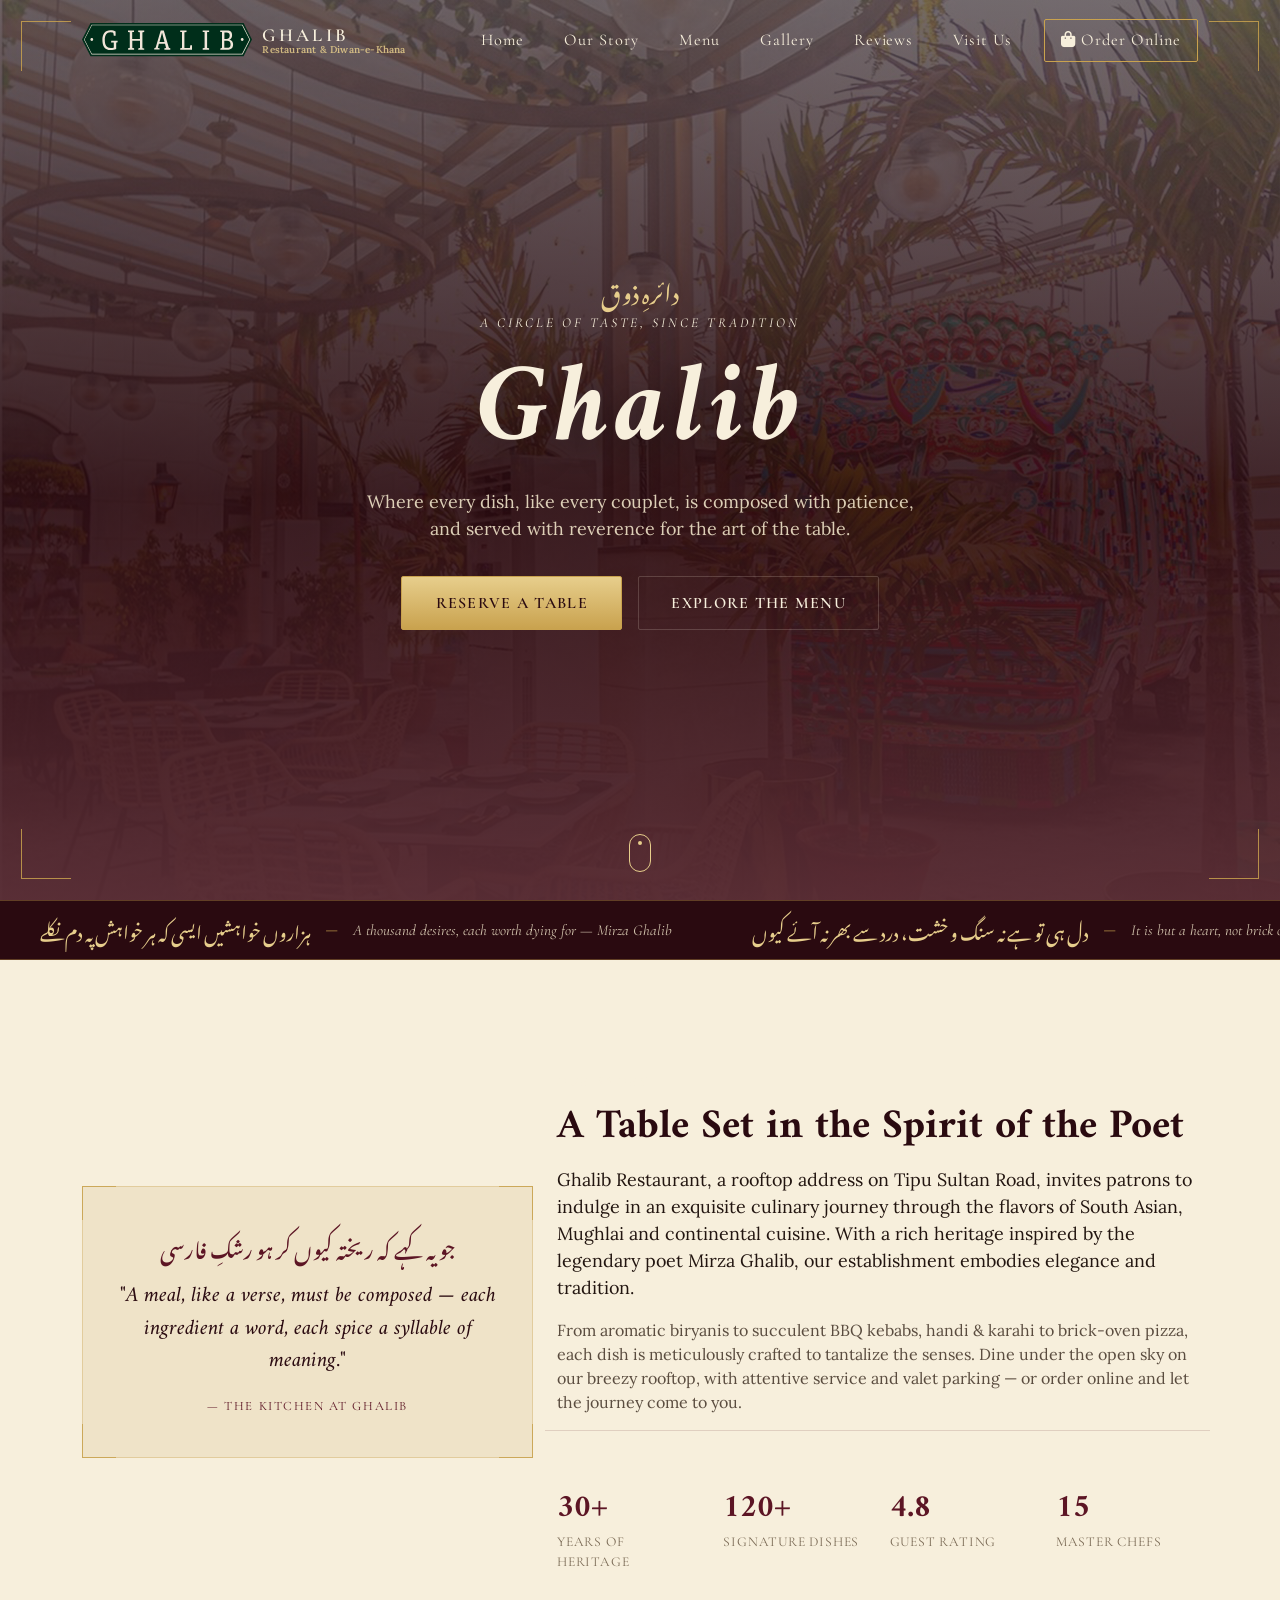
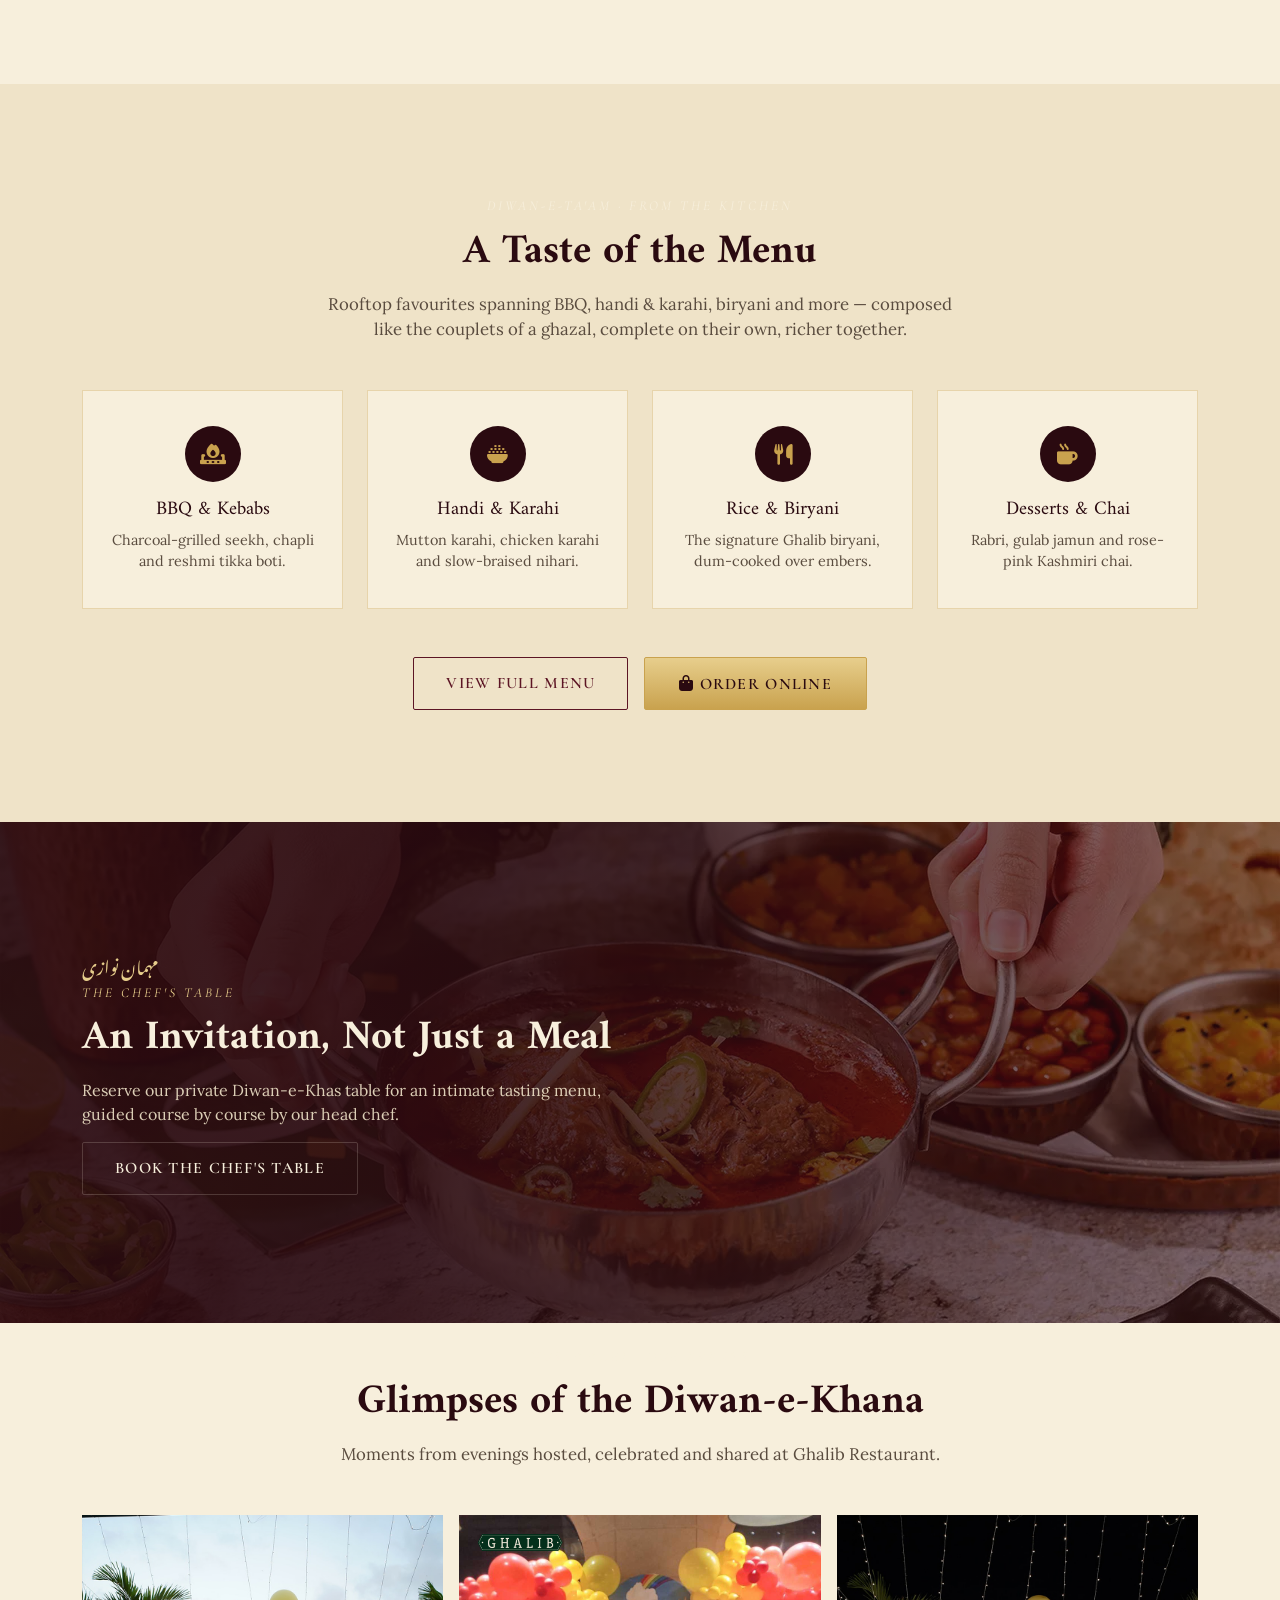
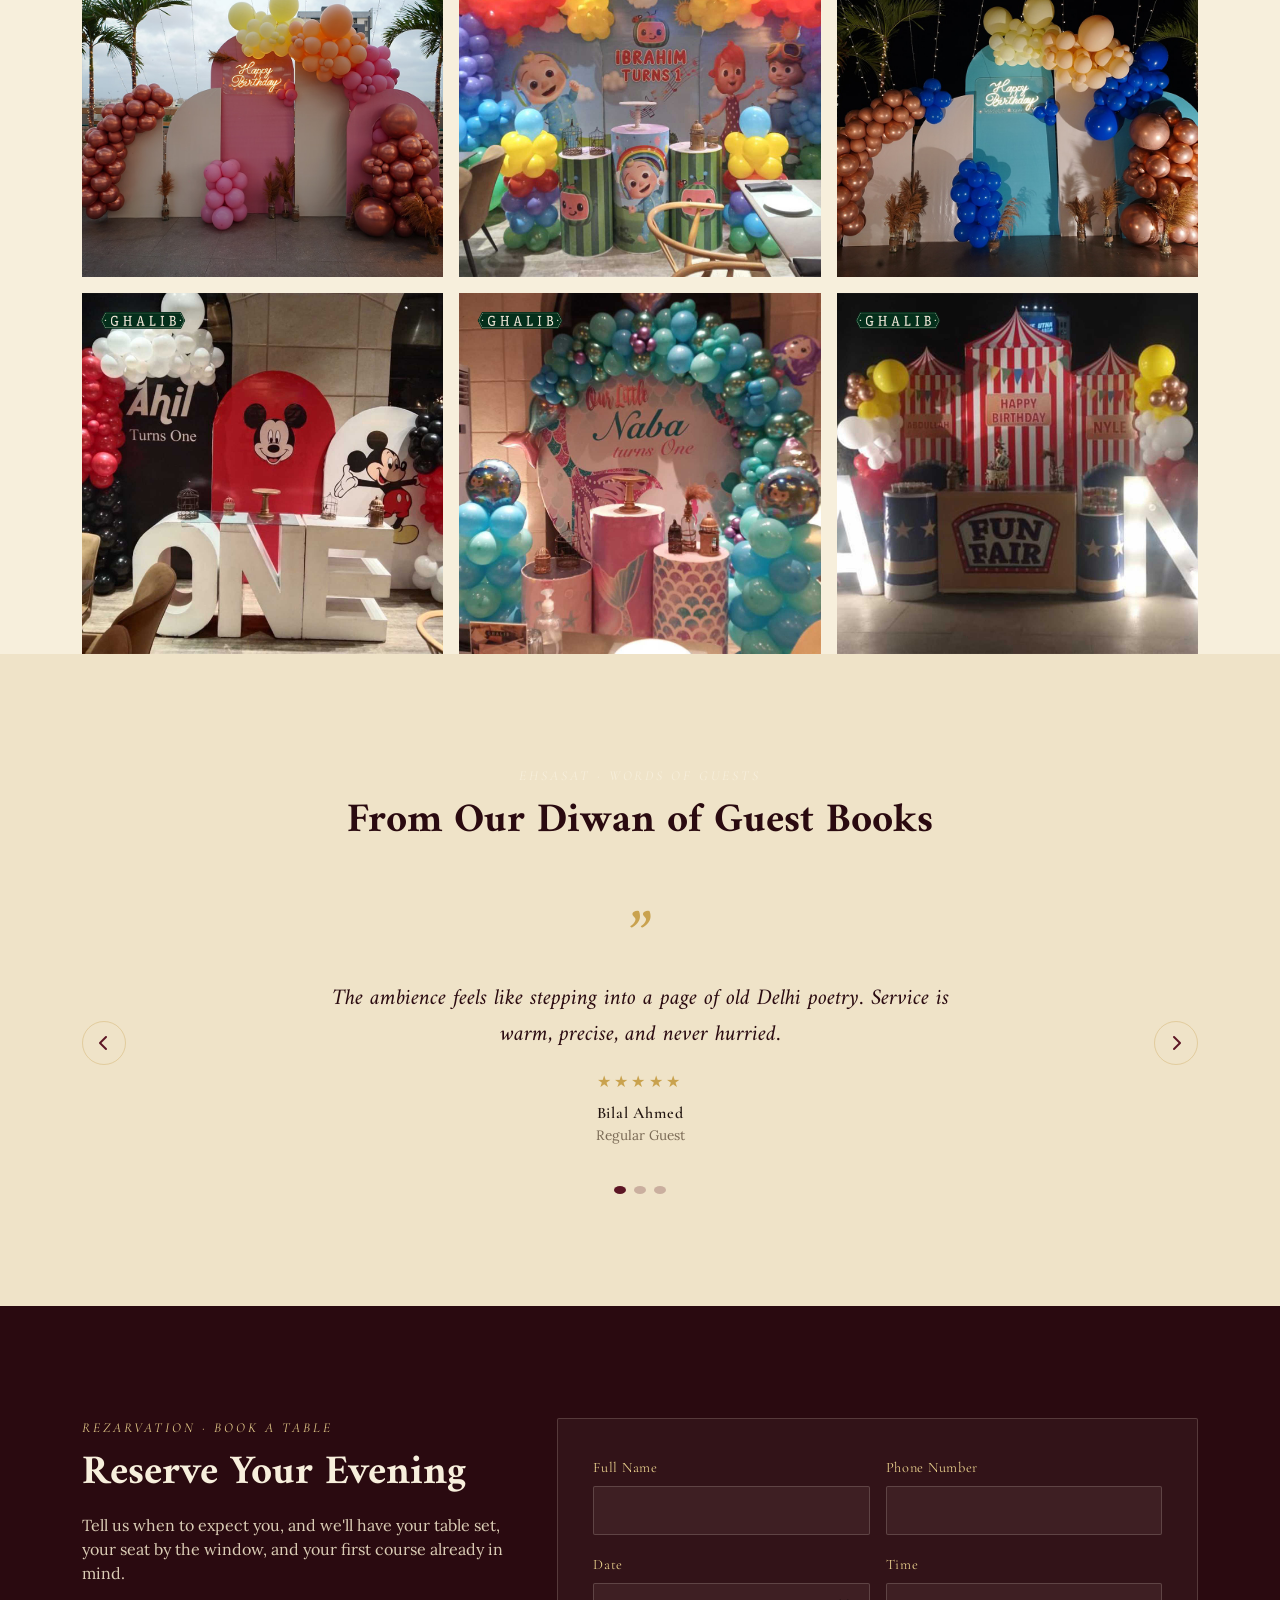
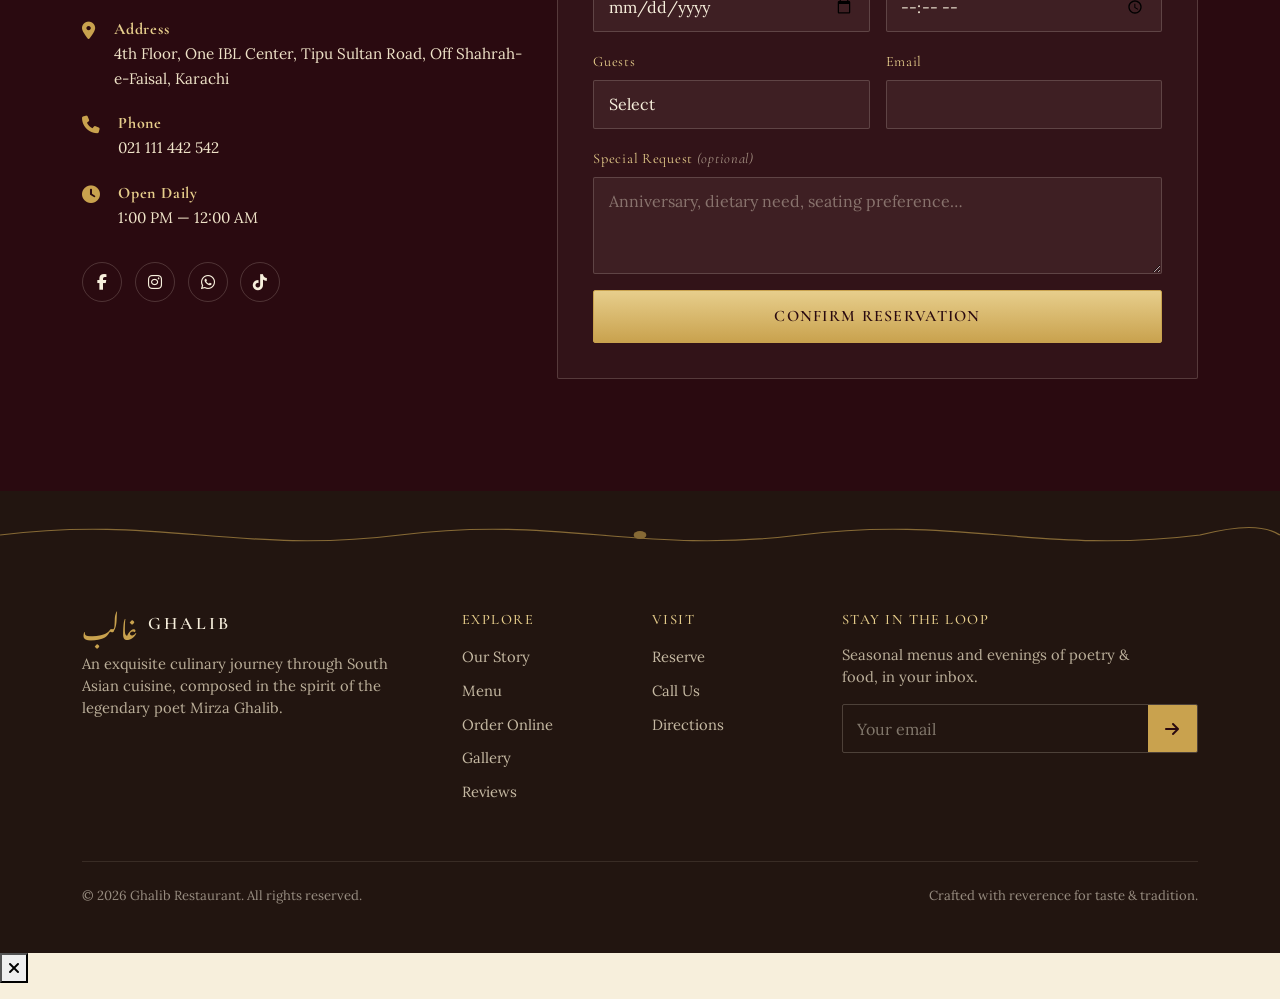
==== commit 7dcc13da: "updated" ====
--- a/index.html
+++ b/index.html
@@ -7,7 +7,7 @@
 <meta name="description" content="Ghalib Restaurant — an exquisite culinary journey through South Asian cuisine, inspired by the legendary poet Mirza Ghalib.">
 
 <!-- Favicon -->
-<link rel="icon" href="data:image/svg+xml,<svg xmlns=%22http://www.w3.org/2000/svg%22 viewBox=%220 0 100 100%22><text y=%22.9em%22 font-size=%2290%22 fill=%22%23C9A24E%22>غ</text></svg>">
+<link rel="shortcut icon" type="image/png" href="images/logo.png">
 
 <!-- Google Fonts -->
 <link rel="preconnect" href="https://fonts.googleapis.com">
@@ -36,7 +36,7 @@
 <nav class="navbar navbar-expand-lg fixed-top" id="mainNav">
   <div class="container">
     <a class="navbar-brand" href="#home">
-      <span class="brand-urdu">غالب</span>
+      <img src="images/logo.png" alt="Ghalib Restaurant Logo" class="brand-logo">
       <span class="brand-en">GHALIB<small>Restaurant &amp; Diwan-e-Khana</small></span>
     </a>
     <button class="navbar-toggler" type="button" data-bs-toggle="collapse" data-bs-target="#navMenu" aria-controls="navMenu" aria-expanded="false" aria-label="Toggle navigation">
@@ -61,7 +61,7 @@
 <!-- ============ HERO ============ -->
 <header id="home" class="hero">
   <div class="hero-media">
-    <img src="https://images.unsplash.com/photo-1600891964599-f61ba0e24092?q=80&w=1920&auto=format&fit=crop" alt="Elegant table setting at Ghalib Restaurant">
+    <img src="./images/banner.jpg" alt="Ghalib Restaurant rooftop dining at sunset">
     <div class="hero-overlay"></div>
   </div>
   <div class="hero-frame" aria-hidden="true">
@@ -186,7 +186,7 @@
 <!-- ============ FEATURE BANNER ============ -->
 <section class="feature-banner" data-reveal>
   <div class="feature-media">
-    <img src="https://images.unsplash.com/photo-1585937421612-70a008356fbe?q=80&w=1920&auto=format&fit=crop" alt="Chef preparing a signature dish at Ghalib Restaurant">
+    <img src="./images/reserve.webp" alt="Ghalib Restaurant private dining table">
   </div>
   <div class="feature-overlay"></div>
   <div class="container">
@@ -200,31 +200,35 @@
   </div>
 </section>
 
+<br>
+
 <!-- ============ GALLERY ============ -->
 <section id="gallery" class="gallery-section">
   <div class="container">
     <div class="text-center mb-5" data-reveal>
-      <p class="eyebrow">Musawwari · Gallery</p>
+      <p class="eyebrow">Musawwari · Our Events</p>
       <h2 class="section-title">Glimpses of the Diwan-e-Khana</h2>
-    </div>
+      <p class="section-sub mx-auto">Moments from evenings hosted, celebrated and shared at Ghalib Restaurant.</p>
+    </div>
+
     <div class="gallery-grid" data-reveal>
-      <button class="gallery-item g1" data-full="https://images.unsplash.com/photo-1600891964599-f61ba0e24092?q=80&w=1600&auto=format&fit=crop" data-caption="Our main dining hall at dusk">
-        <img src="https://images.unsplash.com/photo-1600891964599-f61ba0e24092?q=80&w=800&auto=format&fit=crop" alt="Dining hall at Ghalib Restaurant">
-      </button>
-      <button class="gallery-item g2" data-full="https://images.unsplash.com/photo-1585937421612-70a008356fbe?q=80&w=1600&auto=format&fit=crop" data-caption="Our chef finishing a signature dish">
-        <img src="https://images.unsplash.com/photo-1585937421612-70a008356fbe?q=80&w=800&auto=format&fit=crop" alt="Chef plating a dish">
-      </button>
-      <button class="gallery-item g3" data-full="https://images.unsplash.com/photo-1631515243349-e0cb75fb8d3a?q=80&w=1600&auto=format&fit=crop" data-caption="A platter of freshly grilled kebabs">
-        <img src="https://images.unsplash.com/photo-1631515243349-e0cb75fb8d3a?q=80&w=800&auto=format&fit=crop" alt="Grilled kebab platter">
-      </button>
-      <button class="gallery-item g4" data-full="https://images.unsplash.com/photo-1596797038530-2c107229654b?q=80&w=1600&auto=format&fit=crop" data-caption="Our signature Ghalib biryani">
-        <img src="https://images.unsplash.com/photo-1596797038530-2c107229654b?q=80&w=800&auto=format&fit=crop" alt="Biryani dish">
-      </button>
-      <button class="gallery-item g5" data-full="https://images.unsplash.com/photo-1414235077428-338989a2e8c0?q=80&w=1600&auto=format&fit=crop" data-caption="A quiet corner, set for two">
-        <img src="https://images.unsplash.com/photo-1414235077428-338989a2e8c0?q=80&w=800&auto=format&fit=crop" alt="Restaurant table setting">
-      </button>
-      <button class="gallery-item g6" data-full="https://images.unsplash.com/photo-1576402187878-974f70c890a5?q=80&w=1600&auto=format&fit=crop" data-caption="Warm evening ambience">
-        <img src="https://images.unsplash.com/photo-1576402187878-974f70c890a5?q=80&w=800&auto=format&fit=crop" alt="Restaurant interior ambience">
+      <button class="gallery-item g1" data-full="./images/gal11.jpg" data-caption="An evening at Ghalib Restaurant">
+        <img src="./images/gal11.jpg" alt="Event at Ghalib Restaurant">
+      </button>
+      <button class="gallery-item g2" data-full="./images/gal2.jpg" data-caption="An evening at Ghalib Restaurant">
+        <img src="./images/gal2.jpg" alt="Event at Ghalib Restaurant">
+      </button>
+      <button class="gallery-item g3" data-full="./images/gal33.jpg" data-caption="An evening at Ghalib Restaurant">
+        <img src="./images/gal33.jpg" alt="Event at Ghalib Restaurant">
+      </button>
+      <button class="gallery-item g4" data-full="./images/gal3.jpg" data-caption="An evening at Ghalib Restaurant">
+        <img src="./images/gal3.jpg" alt="Event at Ghalib Restaurant">
+      </button>
+      <button class="gallery-item g5" data-full="./images/gal55.jpg" data-caption="An evening at Ghalib Restaurant">
+        <img src="./images/gal55.jpg" alt="Event at Ghalib Restaurant">
+      </button>
+      <button class="gallery-item g6" data-full="./images/gal66.jpg" data-caption="An evening at Ghalib Restaurant">
+        <img src="./images/gal66.jpg" alt="Event at Ghalib Restaurant">
       </button>
     </div>
   </div>
--- a/css/style.css
+++ b/css/style.css
@@ -49,7 +49,7 @@
   font-style:italic;
   letter-spacing:.22em;
   text-transform:uppercase;
-  color:var(--maroon);
+  color:var(--ivory);
   font-size:.85rem;
   margin-bottom:.75rem;
 }
@@ -270,7 +270,7 @@
   position:relative; padding:9.5rem 0 4.5rem; text-align:center; overflow:hidden; color:var(--ivory);
 }
 .page-header-media{position:absolute; inset:0; z-index:0;}
-.page-header-media img{width:100%; height:100%; object-fit:cover;}
+.page-header-media img{width:100%; height:150%; object-fit:cover;}
 .page-header-overlay{position:absolute; inset:0; background:linear-gradient(180deg, rgba(42,10,16,.82), rgba(42,10,16,.94));}
 .page-header .container{position:relative; z-index:1;}
 .page-header h1{font-family:var(--font-display); font-style:italic; font-weight:700; font-size:clamp(2.3rem, 5vw, 3.6rem); margin-bottom:.6rem;}
@@ -304,7 +304,7 @@
 .hero-overlay{
   position:absolute; inset:0;
   background:
-    linear-gradient(180deg, rgba(42,10,16,.55) 0%, rgba(42,10,16,.72) 55%, rgba(42,10,16,.94) 100%),
+    linear-gradient(180deg, rgba(117, 110, 112, 0.55) 0%, rgba(42,10,16,.72) 55%, rgba(90, 46, 54, 0.94) 100%),
     linear-gradient(90deg, rgba(42,10,16,.55), rgba(42,10,16,.35));
 }
 .hero-frame{position:absolute; inset:22px; z-index:1; pointer-events:none;}
@@ -393,15 +393,12 @@
 .feature-content{position:relative; z-index:1; max-width:560px;}
 .hero-urdu.small{font-size:1.1rem;}
 
-/* ==========================================================
-   GALLERY
-   ========================================================== */
-.gallery-section{padding:7rem 0; background:var(--ivory);}
 .gallery-grid{
-  display:grid; grid-template-columns:repeat(4, 1fr); grid-auto-rows:130px; gap:.75rem;
+  display:grid; grid-template-columns:repeat(3, 1fr); gap:1rem;
 }
 .gallery-item{
   position:relative; border:none; padding:0; overflow:hidden; cursor:pointer; background:none;
+  aspect-ratio:1 / 1; transition:transform .5s ease, opacity .5s ease;
 }
 .gallery-item img{width:100%; height:100%; object-fit:cover; transition:transform .6s ease, filter .6s ease;}
 .gallery-item:hover img{transform:scale(1.08); filter:brightness(.75);}
@@ -411,28 +408,12 @@
   color:var(--gold-light); font-size:1.4rem; opacity:0; transition:opacity .4s ease;
 }
 .gallery-item:hover::after{opacity:1;}
-.g1{grid-column:span 2; grid-row:span 2;}
-.g2{grid-column:span 2; grid-row:span 1;}
-.g3{grid-column:span 1; grid-row:span 1;}
-.g4{grid-column:span 1; grid-row:span 1;}
-.g5{grid-column:span 2; grid-row:span 1;}
-.g6{grid-column:span 2; grid-row:span 1;}
 
 @media (max-width: 767.98px){
-  .gallery-grid{grid-template-columns:repeat(2,1fr); grid-auto-rows:150px;}
-  .g1{grid-column:span 2; grid-row:span 1;}
-}
-
-.lightbox{
-  position:fixed; inset:0; background:rgba(20,8,10,.94); z-index:1100; display:none;
-  align-items:center; justify-content:center; flex-direction:column; padding:2rem;
-}
-.lightbox.active{display:flex;}
-.lightbox img{max-width:min(900px, 90vw); max-height:75vh; border:1px solid var(--gold-soft);}
-.lightbox p{color:var(--ivory-2); font-family:var(--font-label); font-style:italic; margin-top:1rem;}
-.lightbox-close{
-  position:absolute; top:24px; right:28px; background:none; border:none; color:var(--gold-light);
-  font-size:1.6rem; cursor:pointer;
+  .gallery-grid{grid-template-columns:repeat(2,1fr);}
+}
+@media (max-width: 480px){
+  .gallery-grid{grid-template-columns:1fr;}
 }
 
 /* ==========================================================
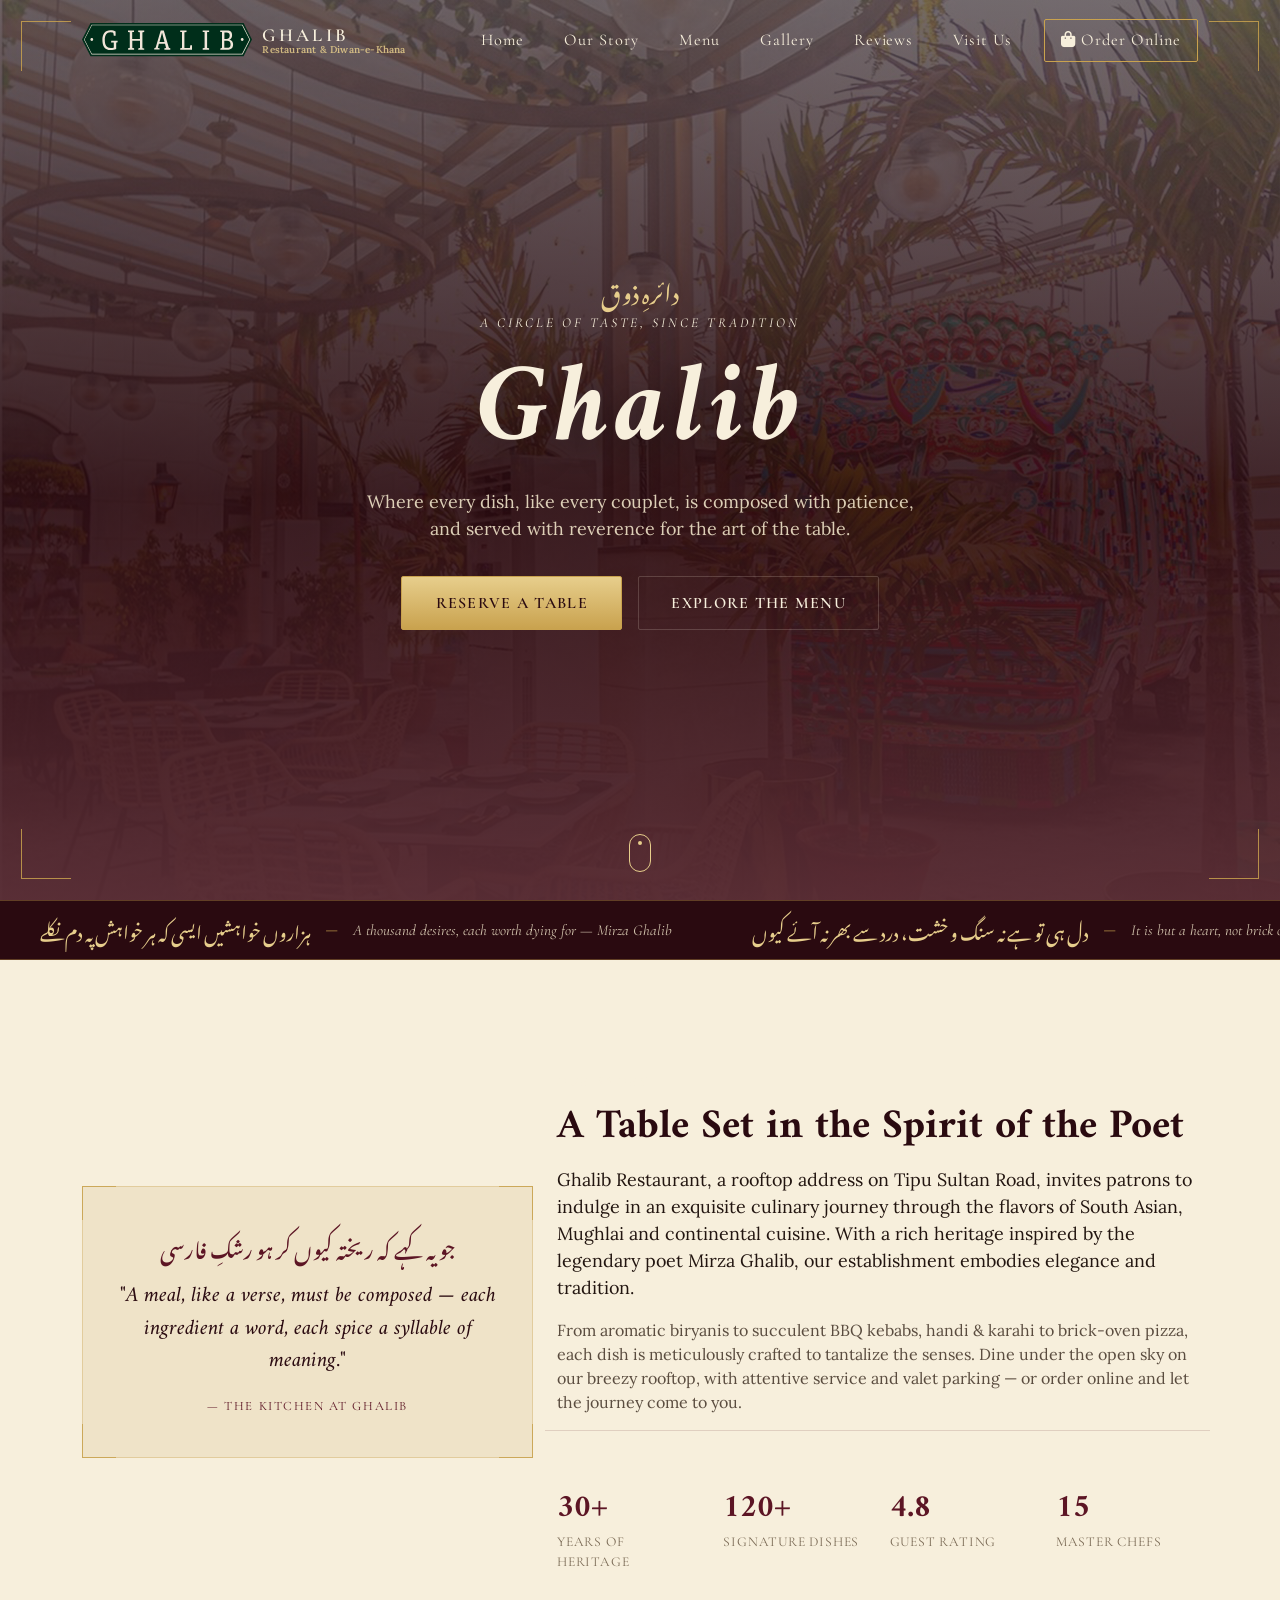
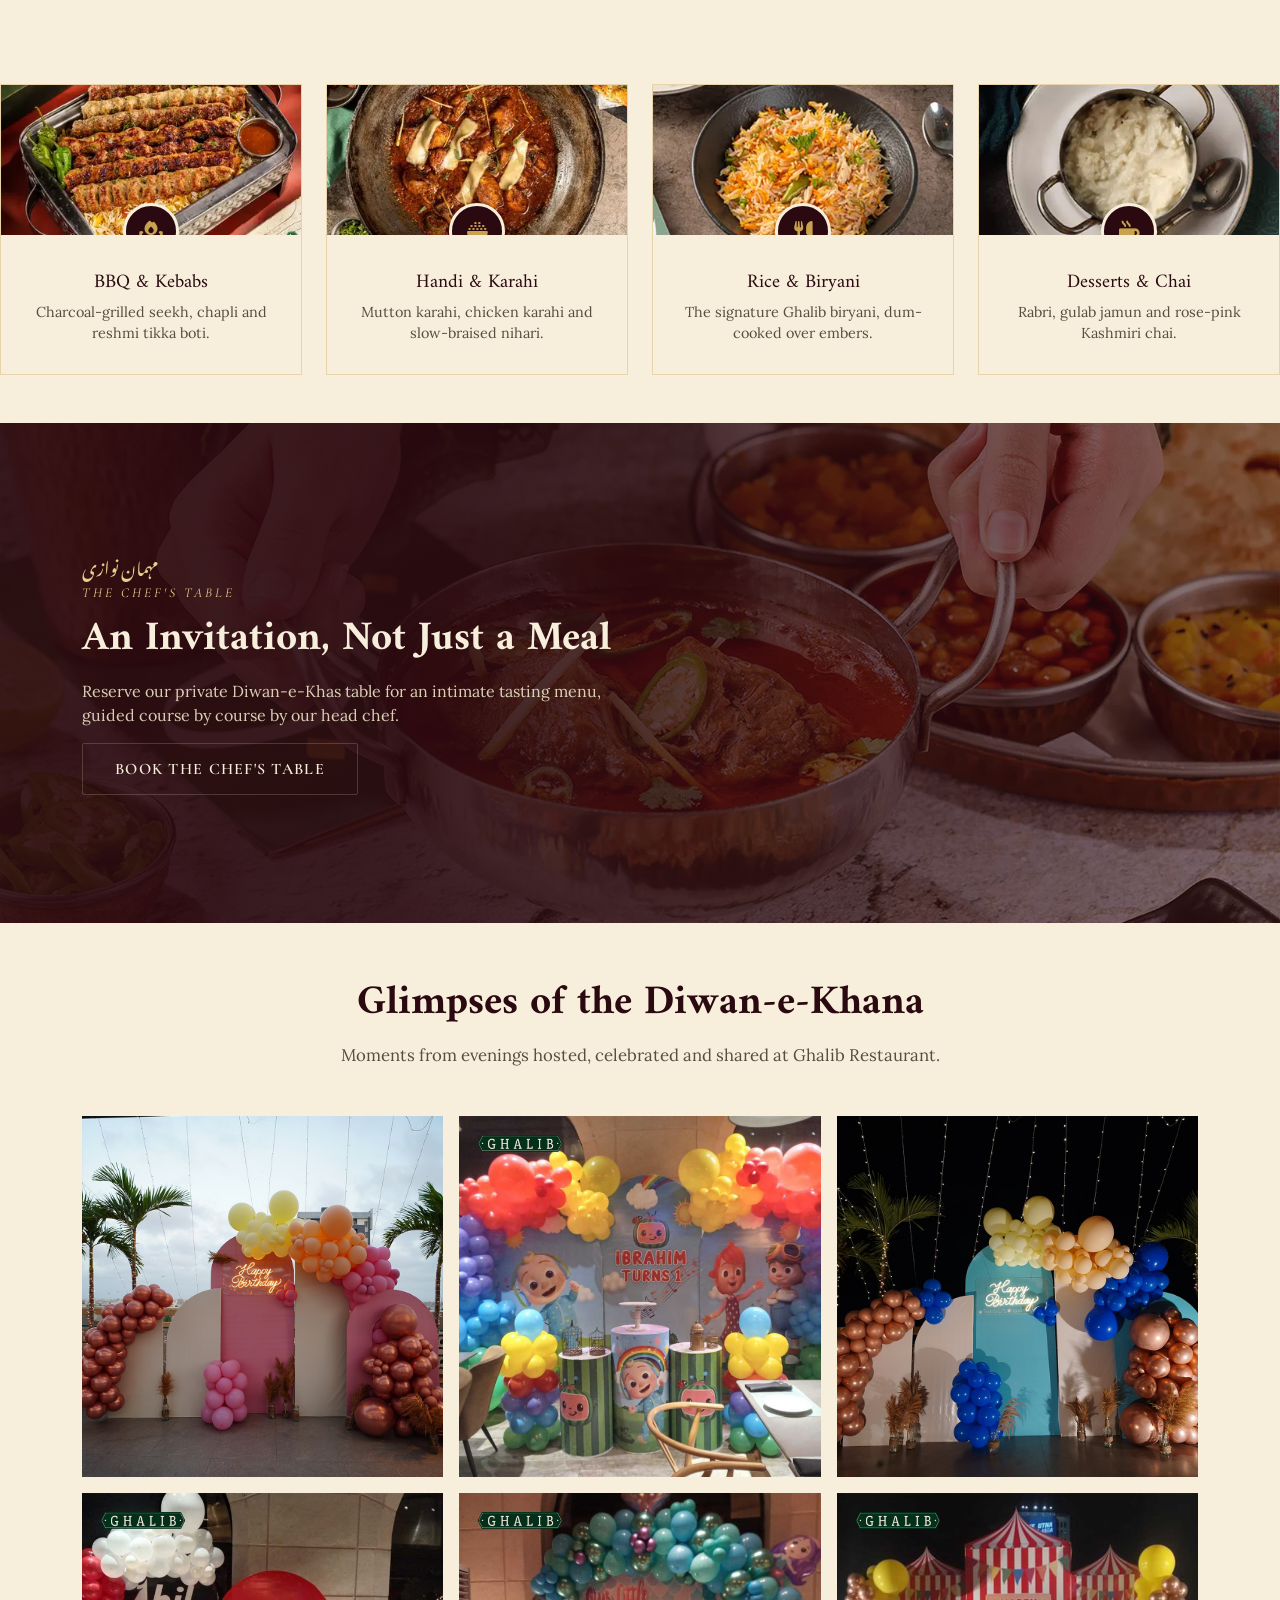
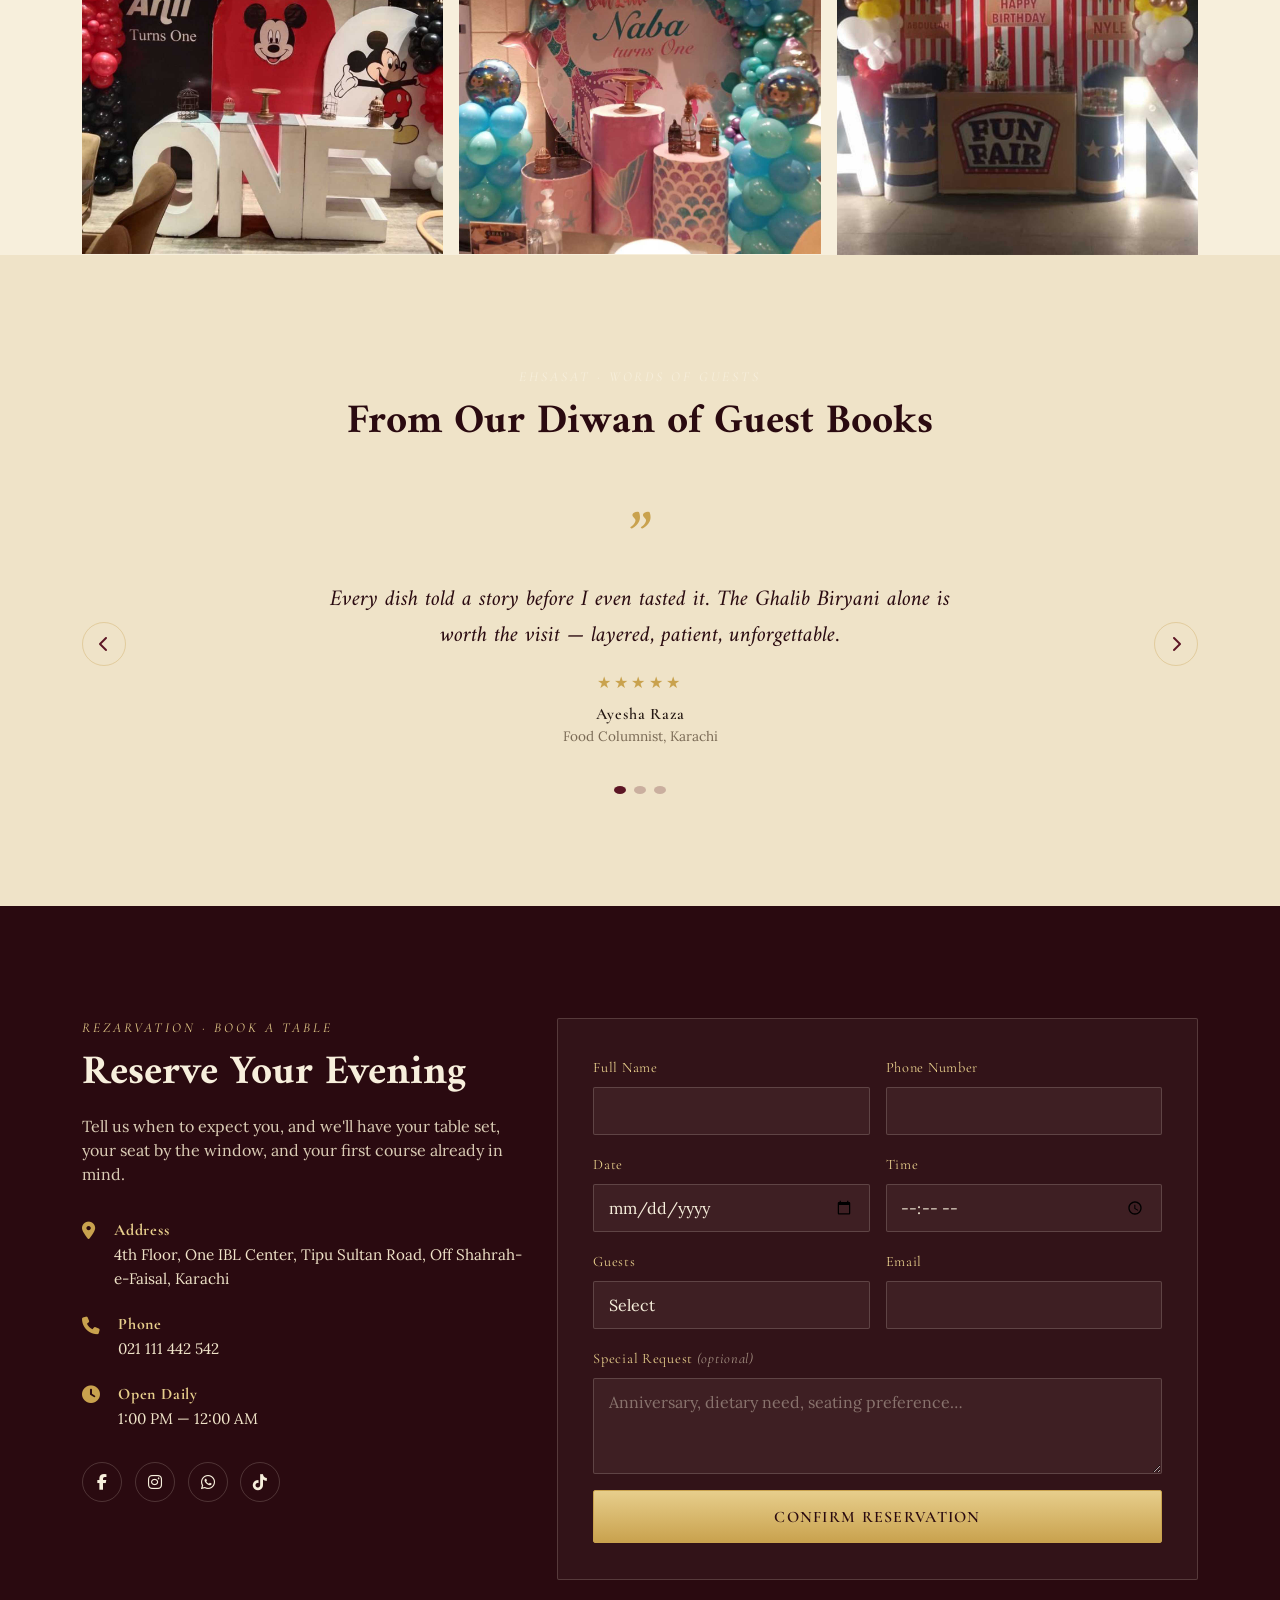
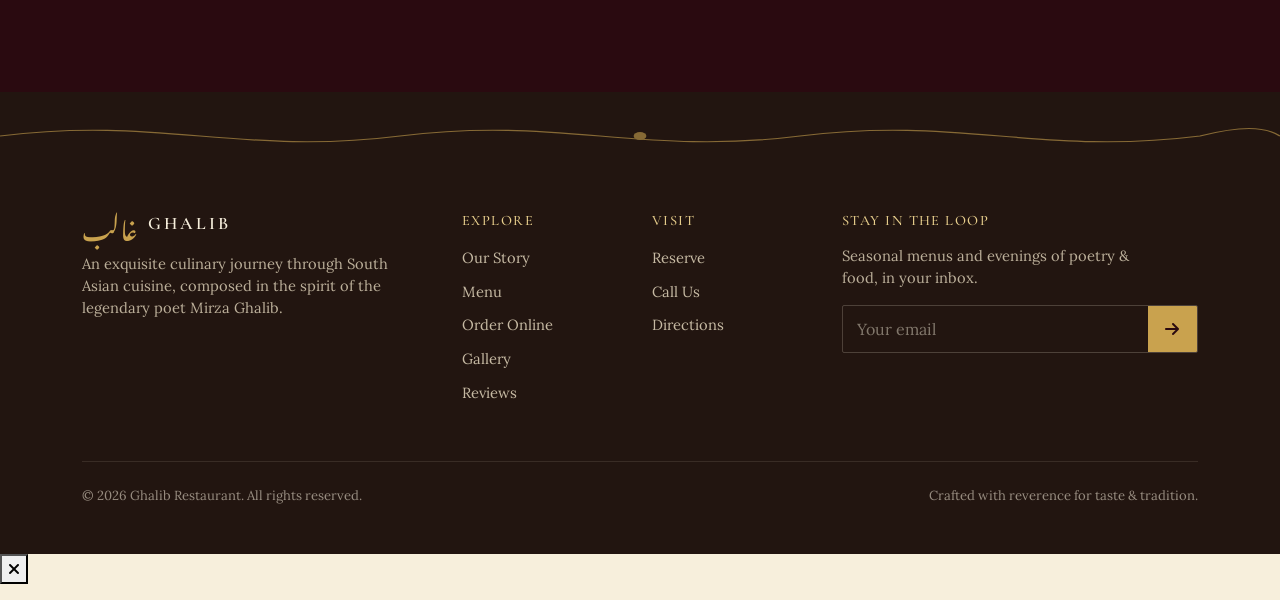
==== commit 75ba9838: "updated" ====
--- a/index.html
+++ b/index.html
@@ -26,7 +26,7 @@
 
 <!-- ============ PRELOADER ============ -->
 <div id="preloader">
-  <div class="preloader-mark">غ</div>
+  <div class="preloader-mark">Ghalib...</div>
 </div>
 
 <!-- ============ SCROLL PROGRESS ============ -->
@@ -136,52 +136,49 @@
   </div>
 </section>
 
-<!-- ============ MENU TEASER ============ -->
-<section id="menu" class="menu-teaser-section">
-  <div class="container">
-    <div class="text-center mb-5" data-reveal>
-      <p class="eyebrow">Diwan-e-Ta'am · From the Kitchen</p>
-      <h2 class="section-title">A Taste of the Menu</h2>
-      <p class="section-sub mx-auto">Rooftop favourites spanning BBQ, handi &amp; karahi, biryani and more — composed like the couplets of a ghazal, complete on their own, richer together.</p>
-    </div>
-
+<!-- ============ MENU ============ -->
     <div class="row g-4 mb-5">
       <div class="col-md-6 col-lg-3" data-reveal>
         <div class="teaser-card">
-          <span class="teaser-icon"><i class="fa-solid fa-fire-burner"></i></span>
+          <div class="teaser-img">
+            <img src="./images/bbq.webp" alt="BBQ and Kebabs at Ghalib Restaurant">
+            <span class="teaser-icon"><i class="fa-solid fa-fire-burner"></i></span>
+          </div>
           <h3>BBQ &amp; Kebabs</h3>
           <p>Charcoal-grilled seekh, chapli and reshmi tikka boti.</p>
         </div>
       </div>
       <div class="col-md-6 col-lg-3" data-reveal>
         <div class="teaser-card">
-          <span class="teaser-icon"><i class="fa-solid fa-bowl-rice"></i></span>
+          <div class="teaser-img">
+            <img src="./images/karahi.webp" alt="Handi and Karahi at Ghalib Restaurant">
+            <span class="teaser-icon"><i class="fa-solid fa-bowl-rice"></i></span>
+          </div>
           <h3>Handi &amp; Karahi</h3>
           <p>Mutton karahi, chicken karahi and slow-braised nihari.</p>
         </div>
       </div>
       <div class="col-md-6 col-lg-3" data-reveal>
         <div class="teaser-card">
-          <span class="teaser-icon"><i class="fa-solid fa-utensils"></i></span>
+          <div class="teaser-img">
+            <img src="./images/rice.webp" alt="Rice and Biryani at Ghalib Restaurant">
+            <span class="teaser-icon"><i class="fa-solid fa-utensils"></i></span>
+          </div>
           <h3>Rice &amp; Biryani</h3>
           <p>The signature Ghalib biryani, dum-cooked over embers.</p>
         </div>
       </div>
       <div class="col-md-6 col-lg-3" data-reveal>
         <div class="teaser-card">
-          <span class="teaser-icon"><i class="fa-solid fa-mug-hot"></i></span>
+          <div class="teaser-img">
+            <img src="./images/dessert.webp" alt="Desserts and Chai at Ghalib Restaurant">
+            <span class="teaser-icon"><i class="fa-solid fa-mug-hot"></i></span>
+          </div>
           <h3>Desserts &amp; Chai</h3>
           <p>Rabri, gulab jamun and rose-pink Kashmiri chai.</p>
         </div>
       </div>
     </div>
-
-    <div class="text-center menu-teaser-actions" data-reveal>
-      <a href="menu.html" class="btn btn-outline-maroon">View Full Menu</a>
-      <a href="order.html" class="btn btn-gold"><i class="fa-solid fa-bag-shopping"></i> Order Online</a>
-    </div>
-  </div>
-</section>
 
 <!-- ============ FEATURE BANNER ============ -->
 <section class="feature-banner" data-reveal>
--- a/css/style.css
+++ b/css/style.css
@@ -247,21 +247,24 @@
 .btn-outline-maroon:hover{background:var(--maroon); color:var(--ivory) !important;}
 
 /* ==========================================================
-   MENU TEASER (home page)
-   ========================================================== */
-.menu-teaser-section{padding:7rem 0; background:var(--ivory-2);}
+   MENU
+   ========================================================== */
 .teaser-card{
-  background:var(--ivory); border:1px solid var(--gold-soft); padding:2.2rem 1.6rem; text-align:center;
-  height:100%; transition:var(--transition);
+  background:var(--ivory); border:1px solid var(--gold-soft); padding:0 0 1.8rem;
+  height:100%; transition:var(--transition); overflow:hidden; text-align:center;
 }
 .teaser-card:hover{transform:translateY(-6px); box-shadow:0 20px 34px -22px rgba(42,10,16,.35); border-color:var(--gold);}
-.teaser-icon{
+.teaser-img{position:relative; height:150px; overflow:hidden; margin-bottom:2.2rem;}
+.teaser-img img{width:100%; height:100%; object-fit:cover; transition:transform .6s ease;}
+.teaser-card:hover .teaser-img img{transform:scale(1.08);}
+.teaser-img .teaser-icon{
+  position:absolute; bottom:-24px; left:50%; transform:translateX(-50%);
   width:56px; height:56px; border-radius:50%; background:var(--maroon-darker); color:var(--gold);
-  display:flex; align-items:center; justify-content:center; font-size:1.3rem; margin:0 auto 1rem;
-}
-.teaser-card h3{font-family:var(--font-display); font-size:1.2rem; color:var(--maroon-darker); margin-bottom:.5rem;}
-.teaser-card p{color:#5a4c3f; font-size:.9rem; margin:0;}
-.menu-teaser-actions{display:flex; gap:1rem; justify-content:center; flex-wrap:wrap;}
+  display:flex; align-items:center; justify-content:center; font-size:1.3rem;
+  border:3px solid var(--ivory); box-shadow:0 8px 16px -6px rgba(42,10,16,.4);
+}
+.teaser-card h3{font-family:var(--font-display); font-size:1.2rem; color:var(--maroon-darker); margin:0 0 .5rem; padding:0 1.4rem;}
+.teaser-card p{color:#5a4c3f; font-size:.9rem; margin:0; padding:0 1.4rem;}
 
 /* ==========================================================
    INTERIOR PAGE HEADER (menu.html / order.html)
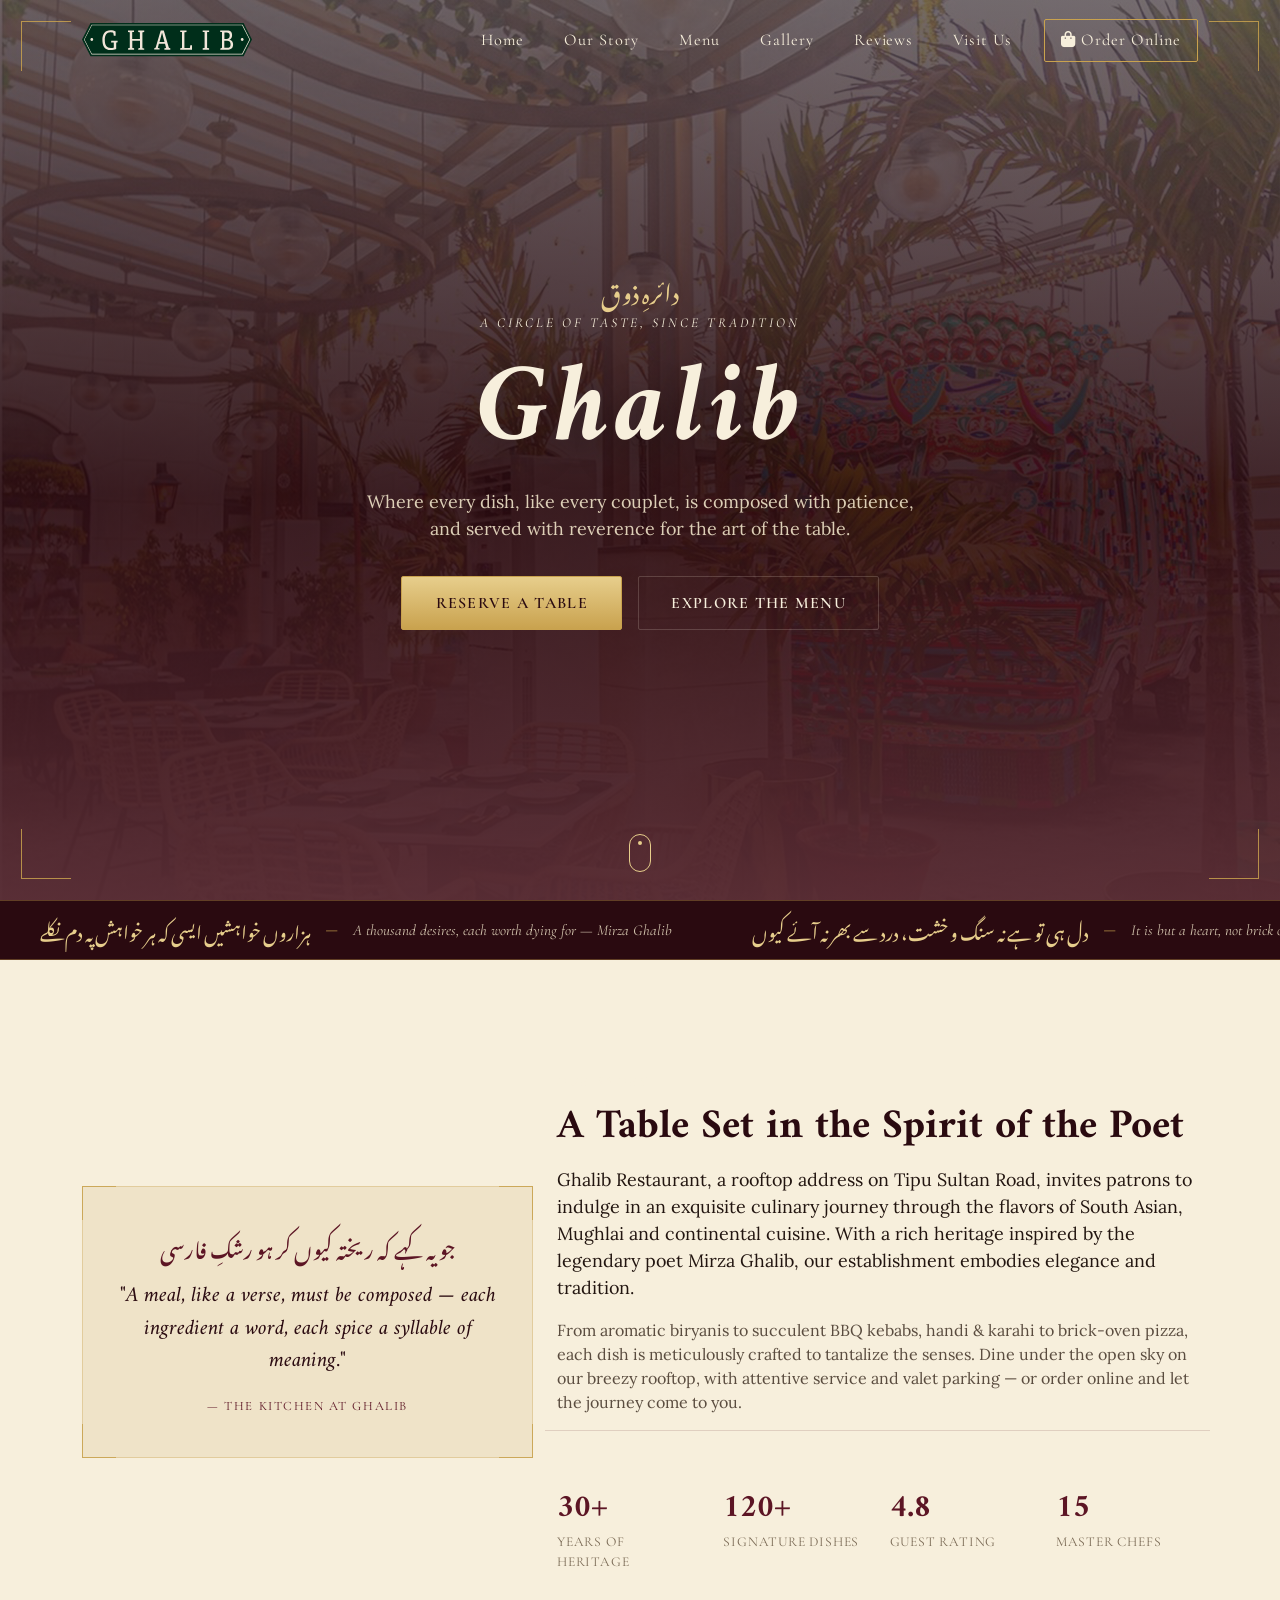
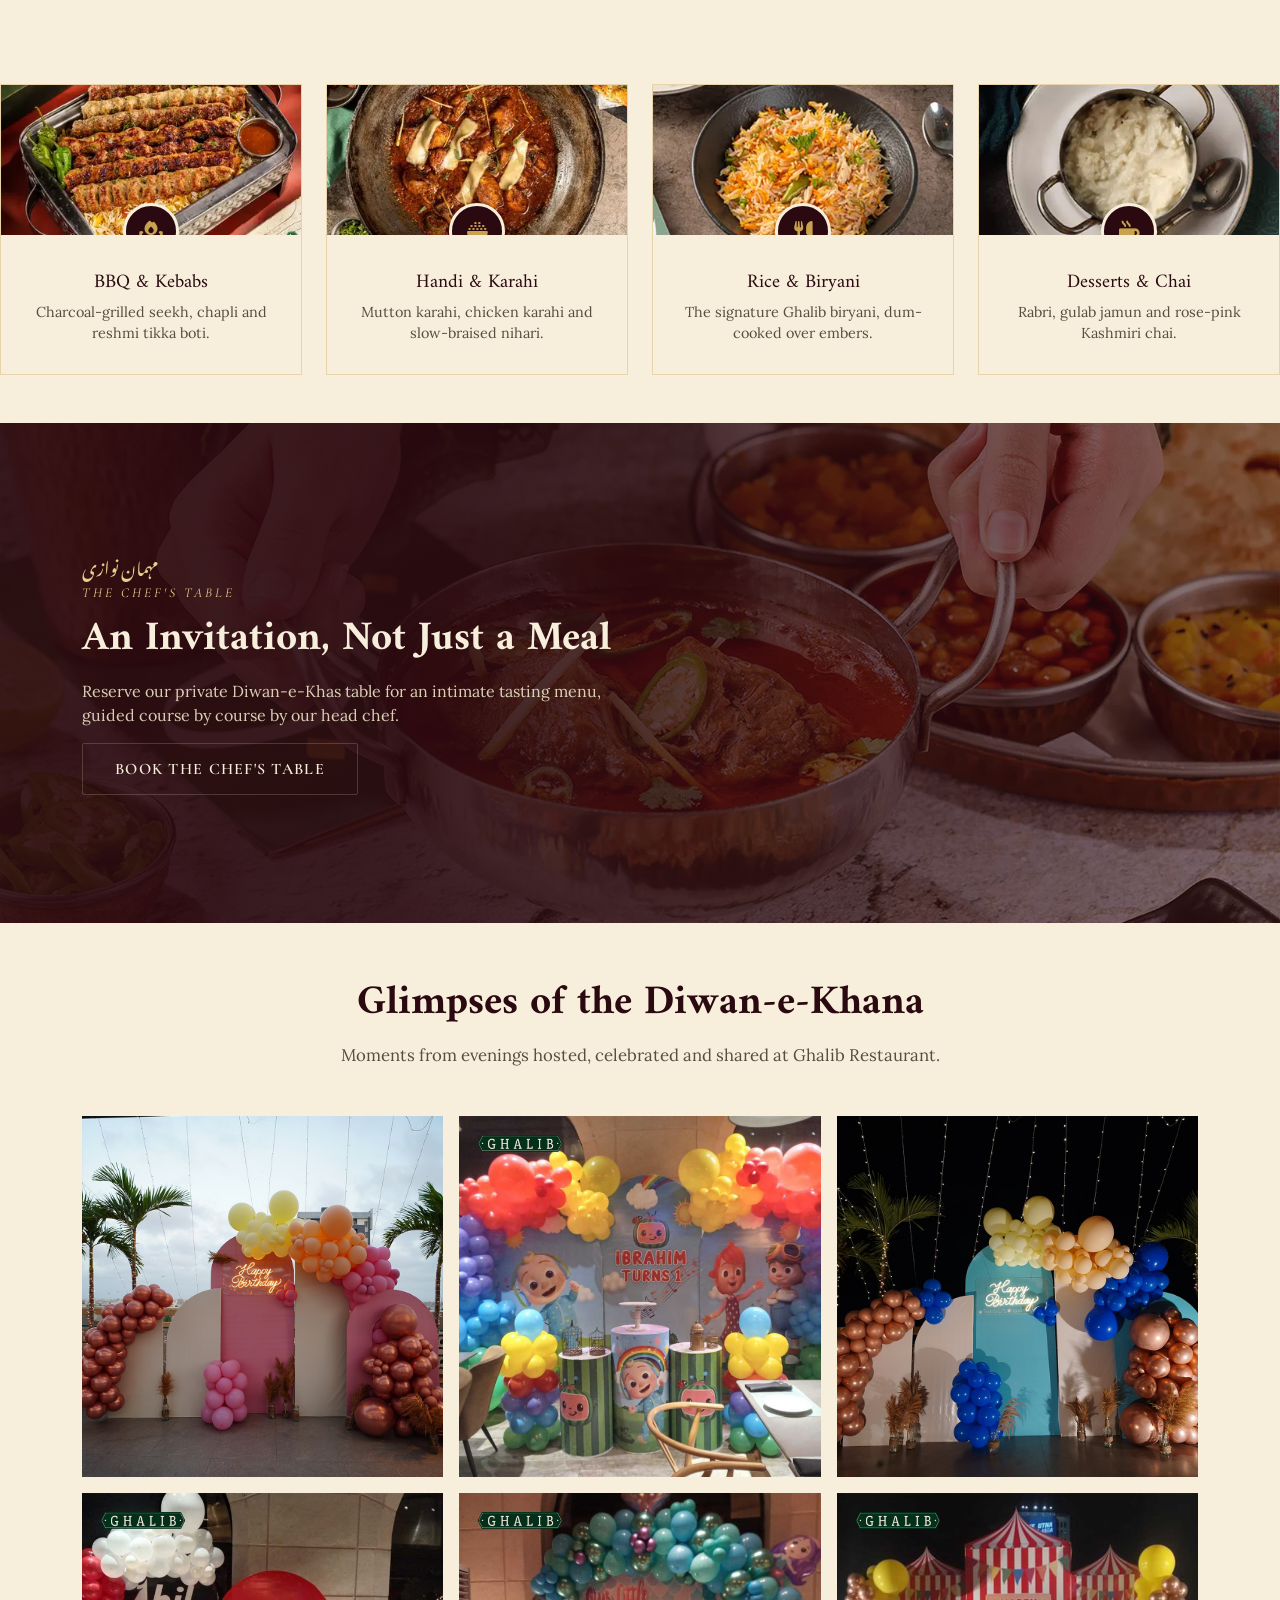
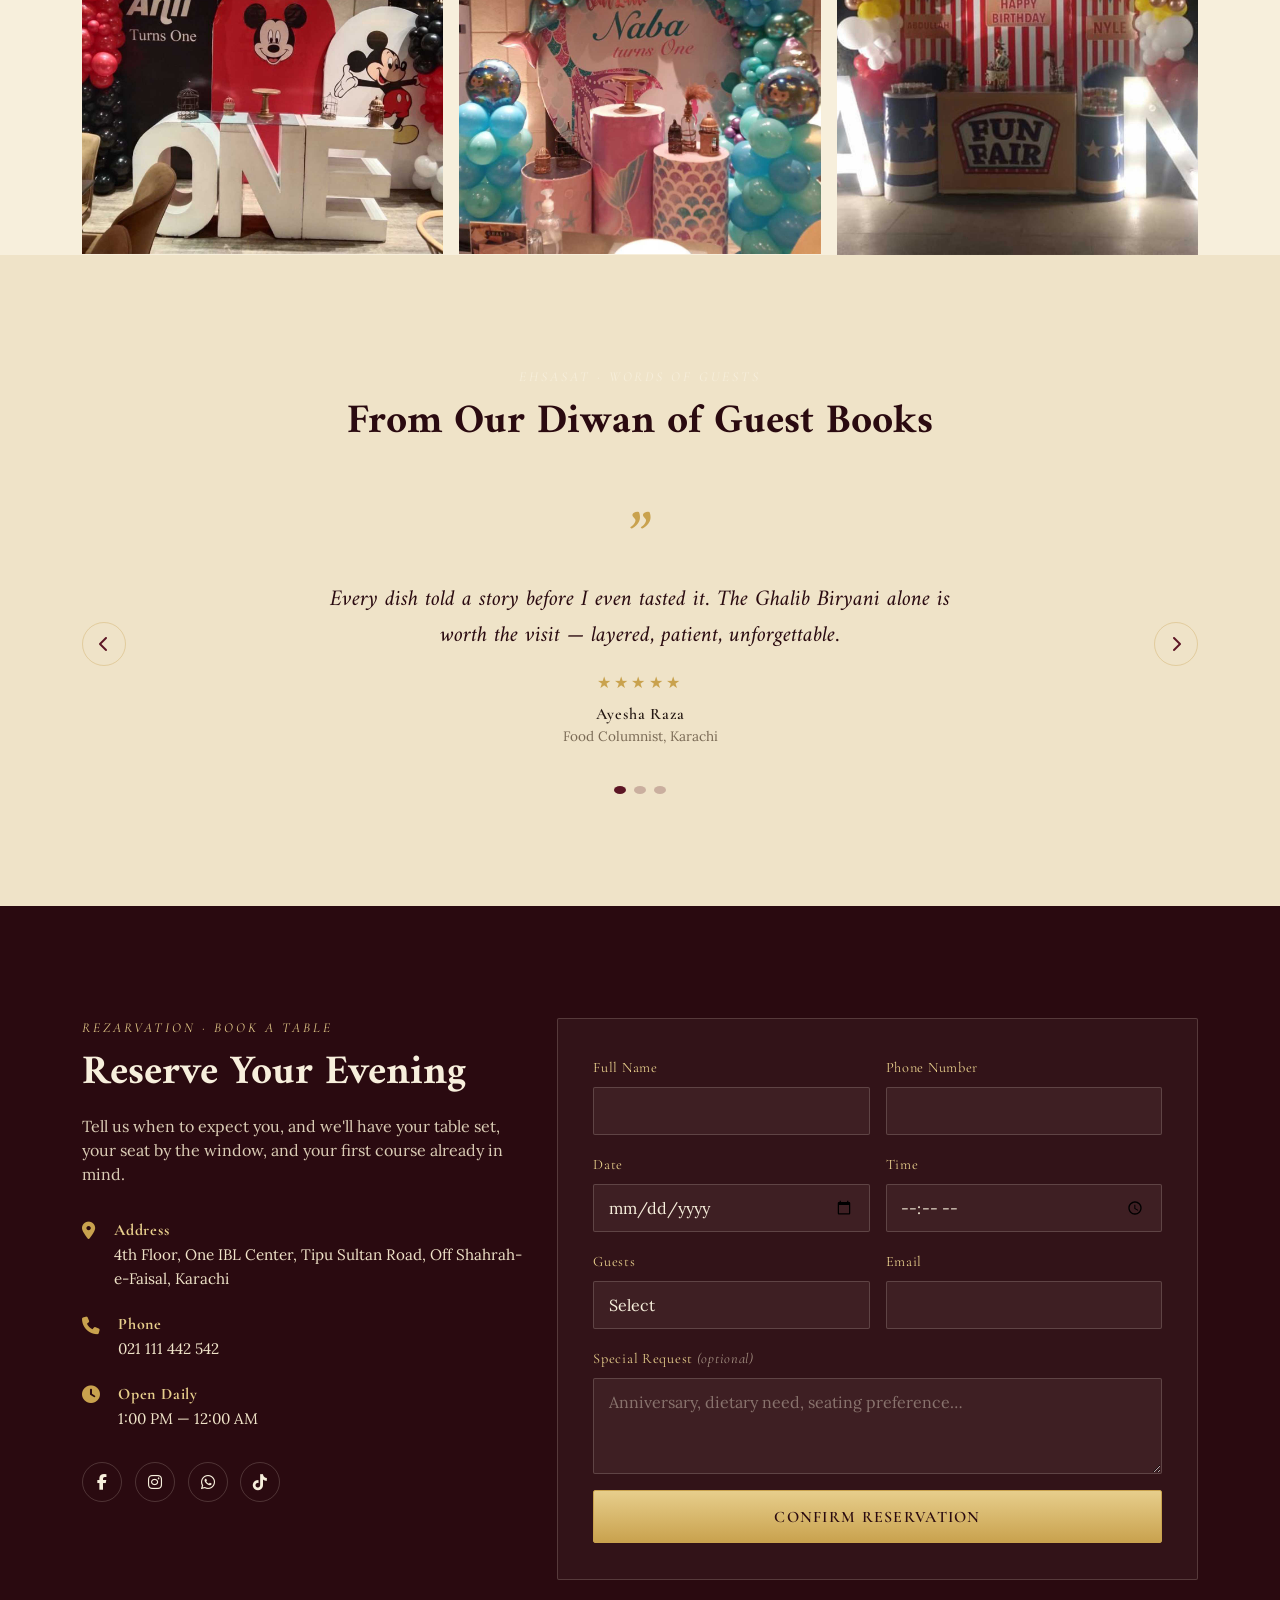
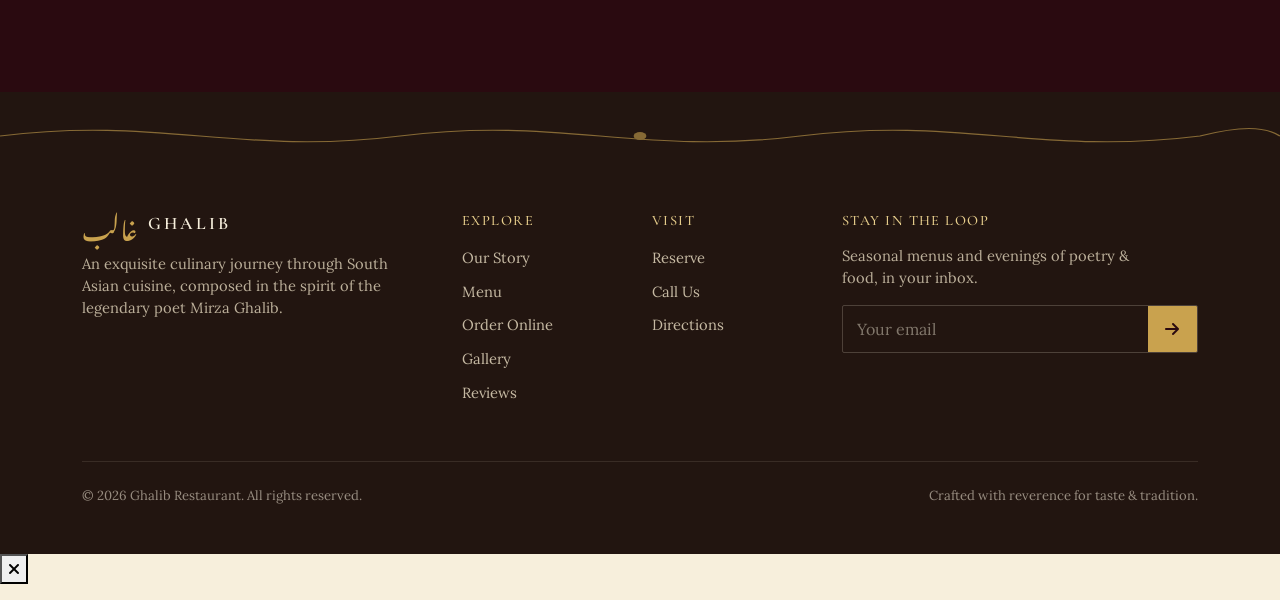
==== commit 08f83170: "updated" ====
--- a/index.html
+++ b/index.html
@@ -37,7 +37,7 @@
   <div class="container">
     <a class="navbar-brand" href="#home">
       <img src="images/logo.png" alt="Ghalib Restaurant Logo" class="brand-logo">
-      <span class="brand-en">GHALIB<small>Restaurant &amp; Diwan-e-Khana</small></span>
+      <!-- <span class="brand-en">GHALIB<small>Restaurant &amp; Diwan-e-Khana</small></span> -->
     </a>
     <button class="navbar-toggler" type="button" data-bs-toggle="collapse" data-bs-target="#navMenu" aria-controls="navMenu" aria-expanded="false" aria-label="Toggle navigation">
       <span class="toggler-line"></span>
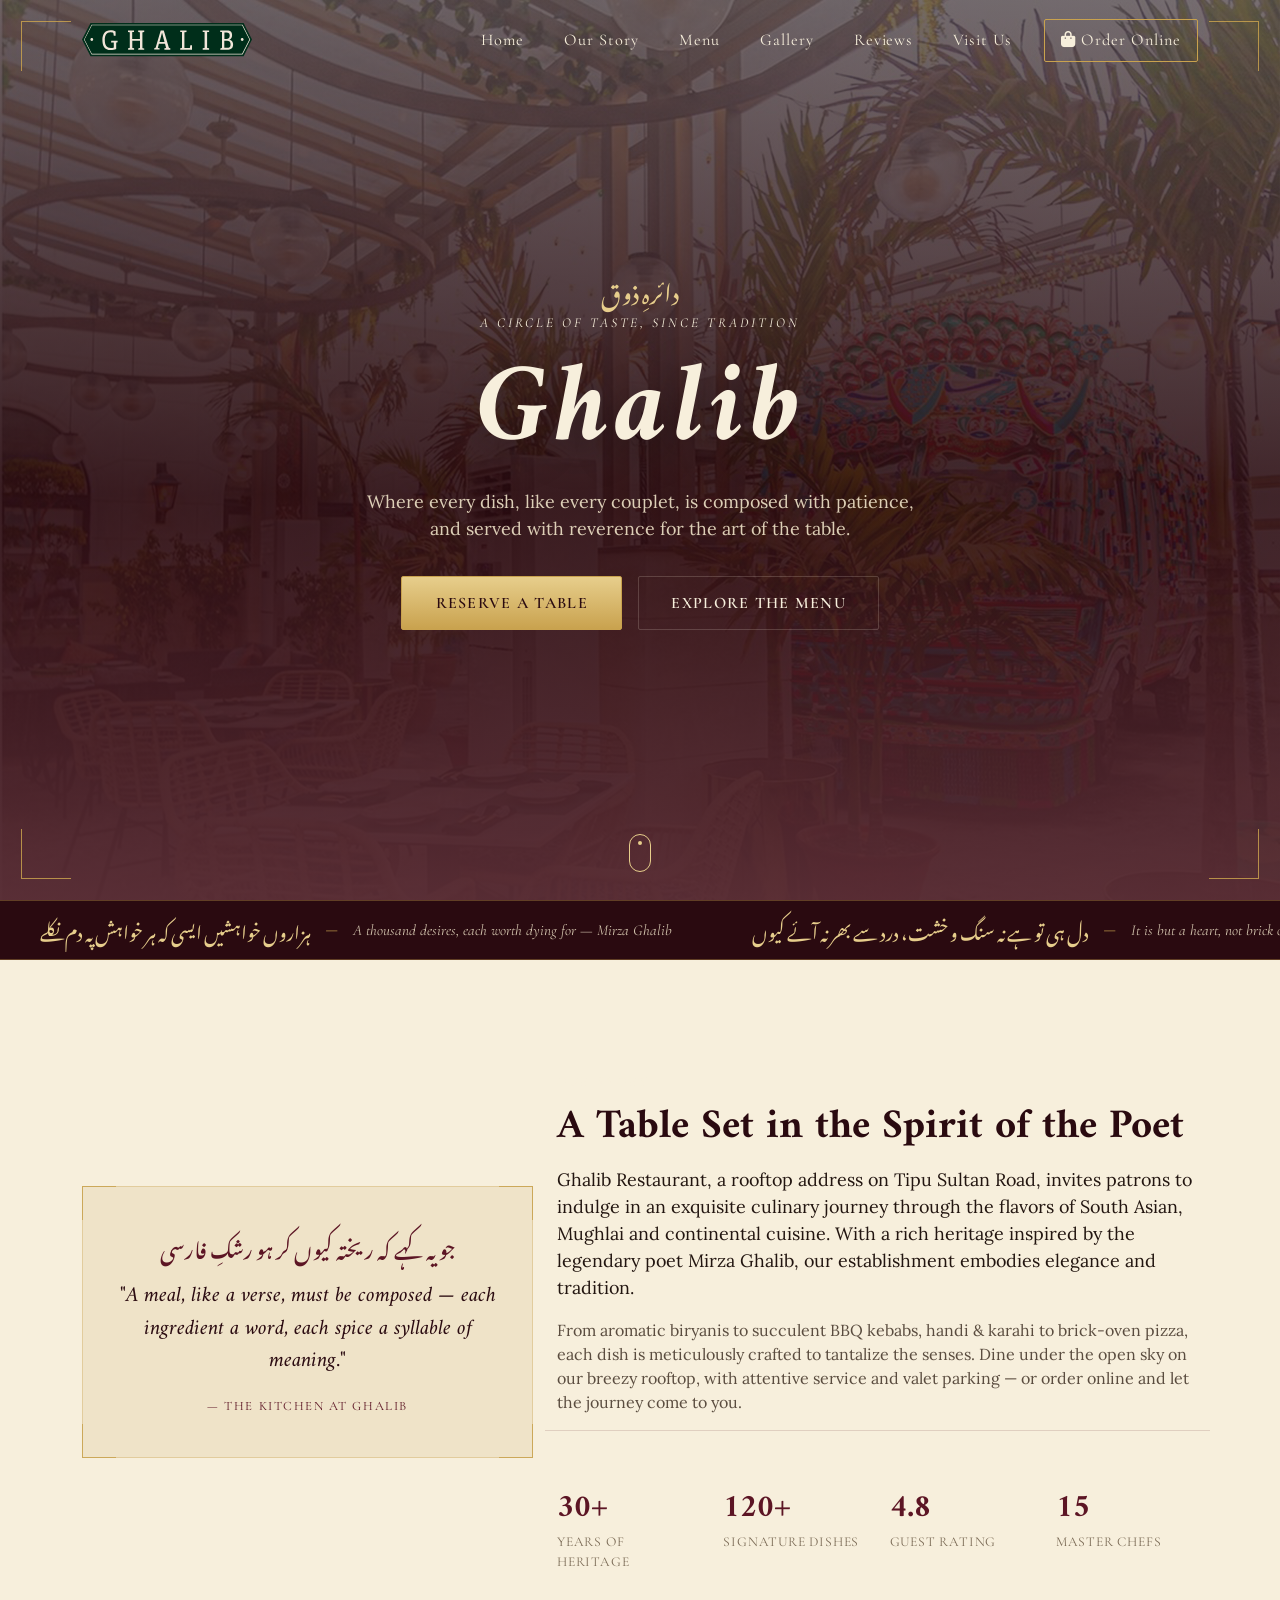
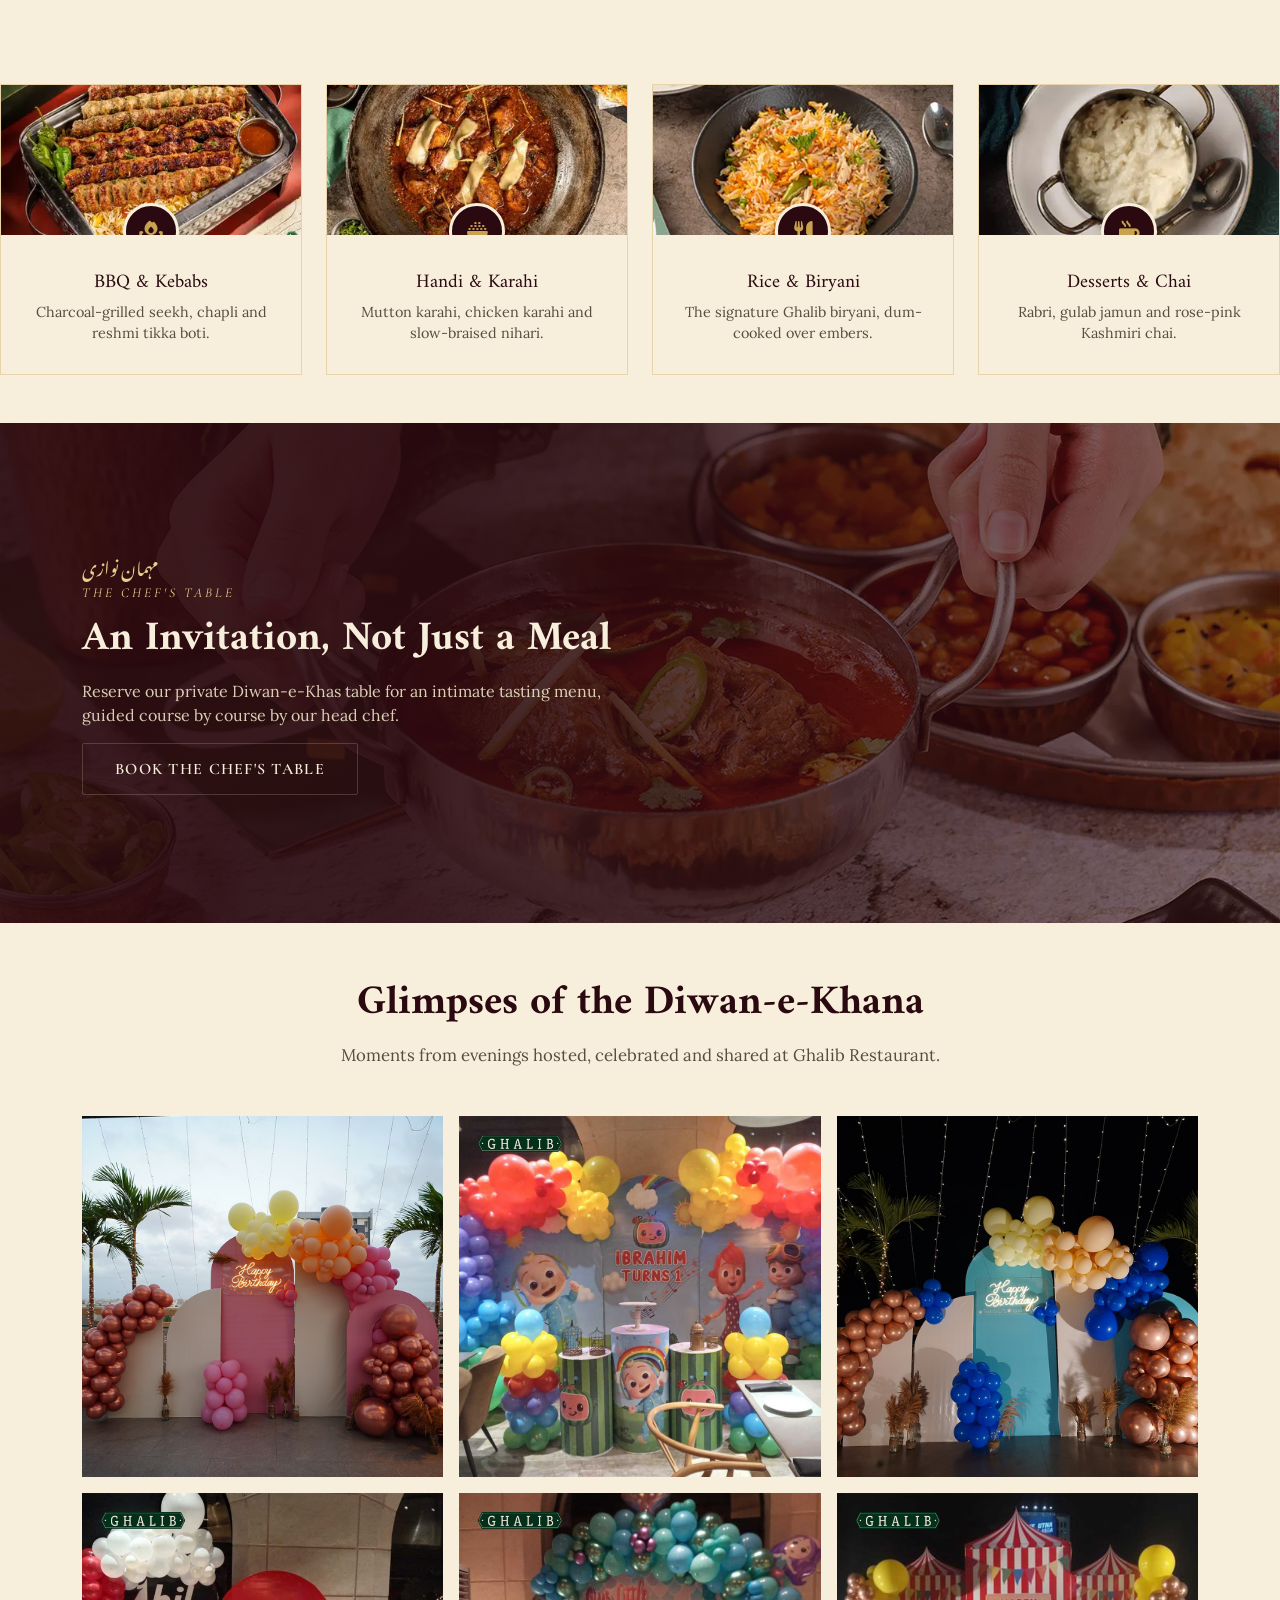
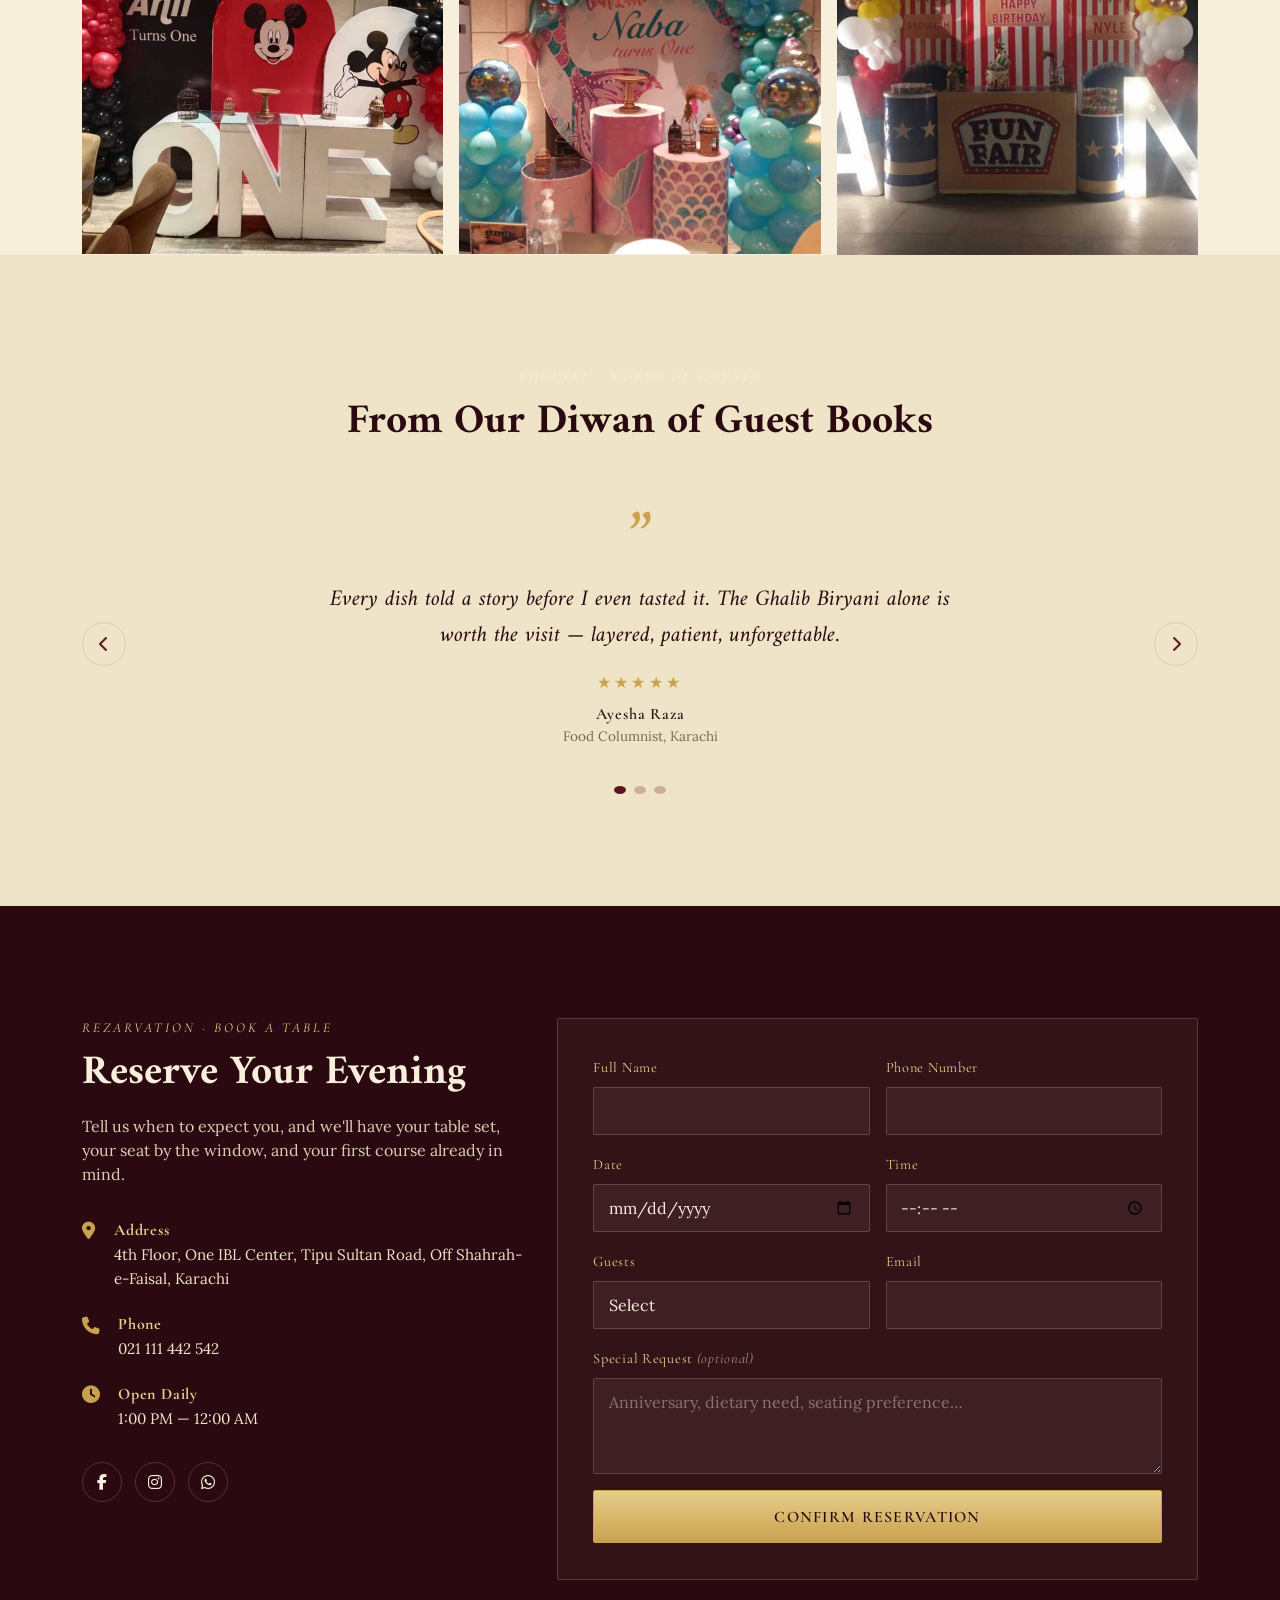
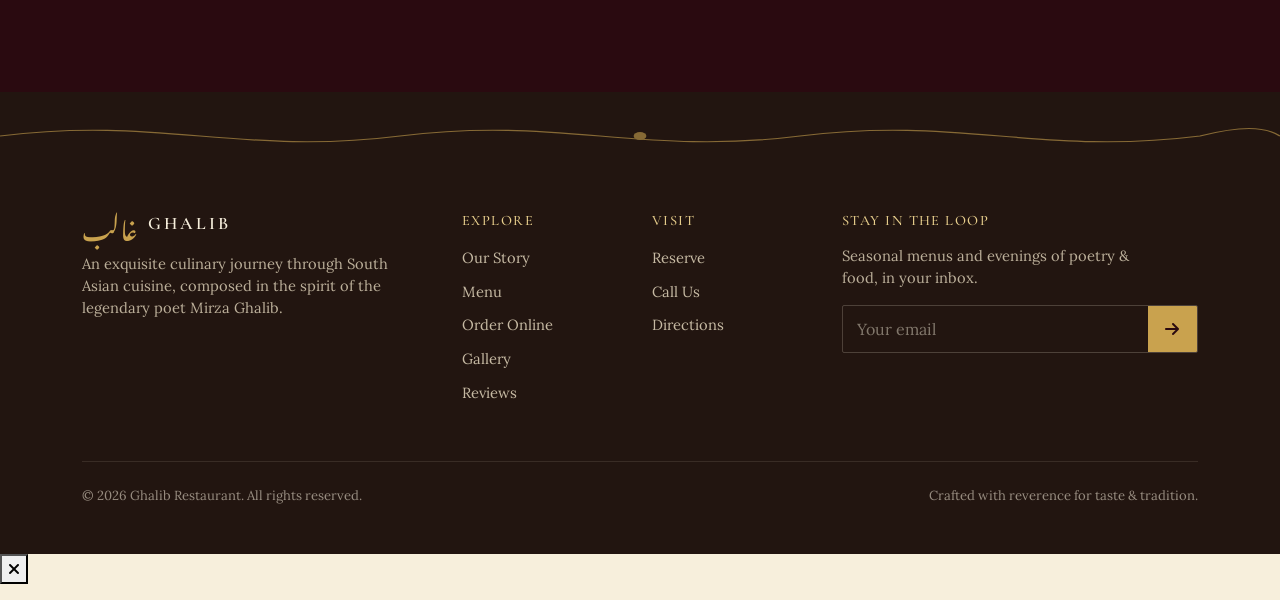
==== commit 3ec4e7c3: "Clean up navigation by removing unused elements Removed commented-out brand name and TikTok social l" ====
--- a/index.html
+++ b/index.html
@@ -37,7 +37,7 @@
   <div class="container">
     <a class="navbar-brand" href="#home">
       <img src="images/logo.png" alt="Ghalib Restaurant Logo" class="brand-logo">
-      <!-- <span class="brand-en">GHALIB<small>Restaurant &amp; Diwan-e-Khana</small></span> -->
+      
     </a>
     <button class="navbar-toggler" type="button" data-bs-toggle="collapse" data-bs-target="#navMenu" aria-controls="navMenu" aria-expanded="false" aria-label="Toggle navigation">
       <span class="toggler-line"></span>
@@ -311,7 +311,7 @@
           <a href="#" aria-label="Facebook"><i class="fa-brands fa-facebook-f"></i></a>
           <a href="#" aria-label="Instagram"><i class="fa-brands fa-instagram"></i></a>
           <a href="#" aria-label="WhatsApp"><i class="fa-brands fa-whatsapp"></i></a>
-          <a href="#" aria-label="TikTok"><i class="fa-brands fa-tiktok"></i></a>
+         
         </div>
       </div>
 
